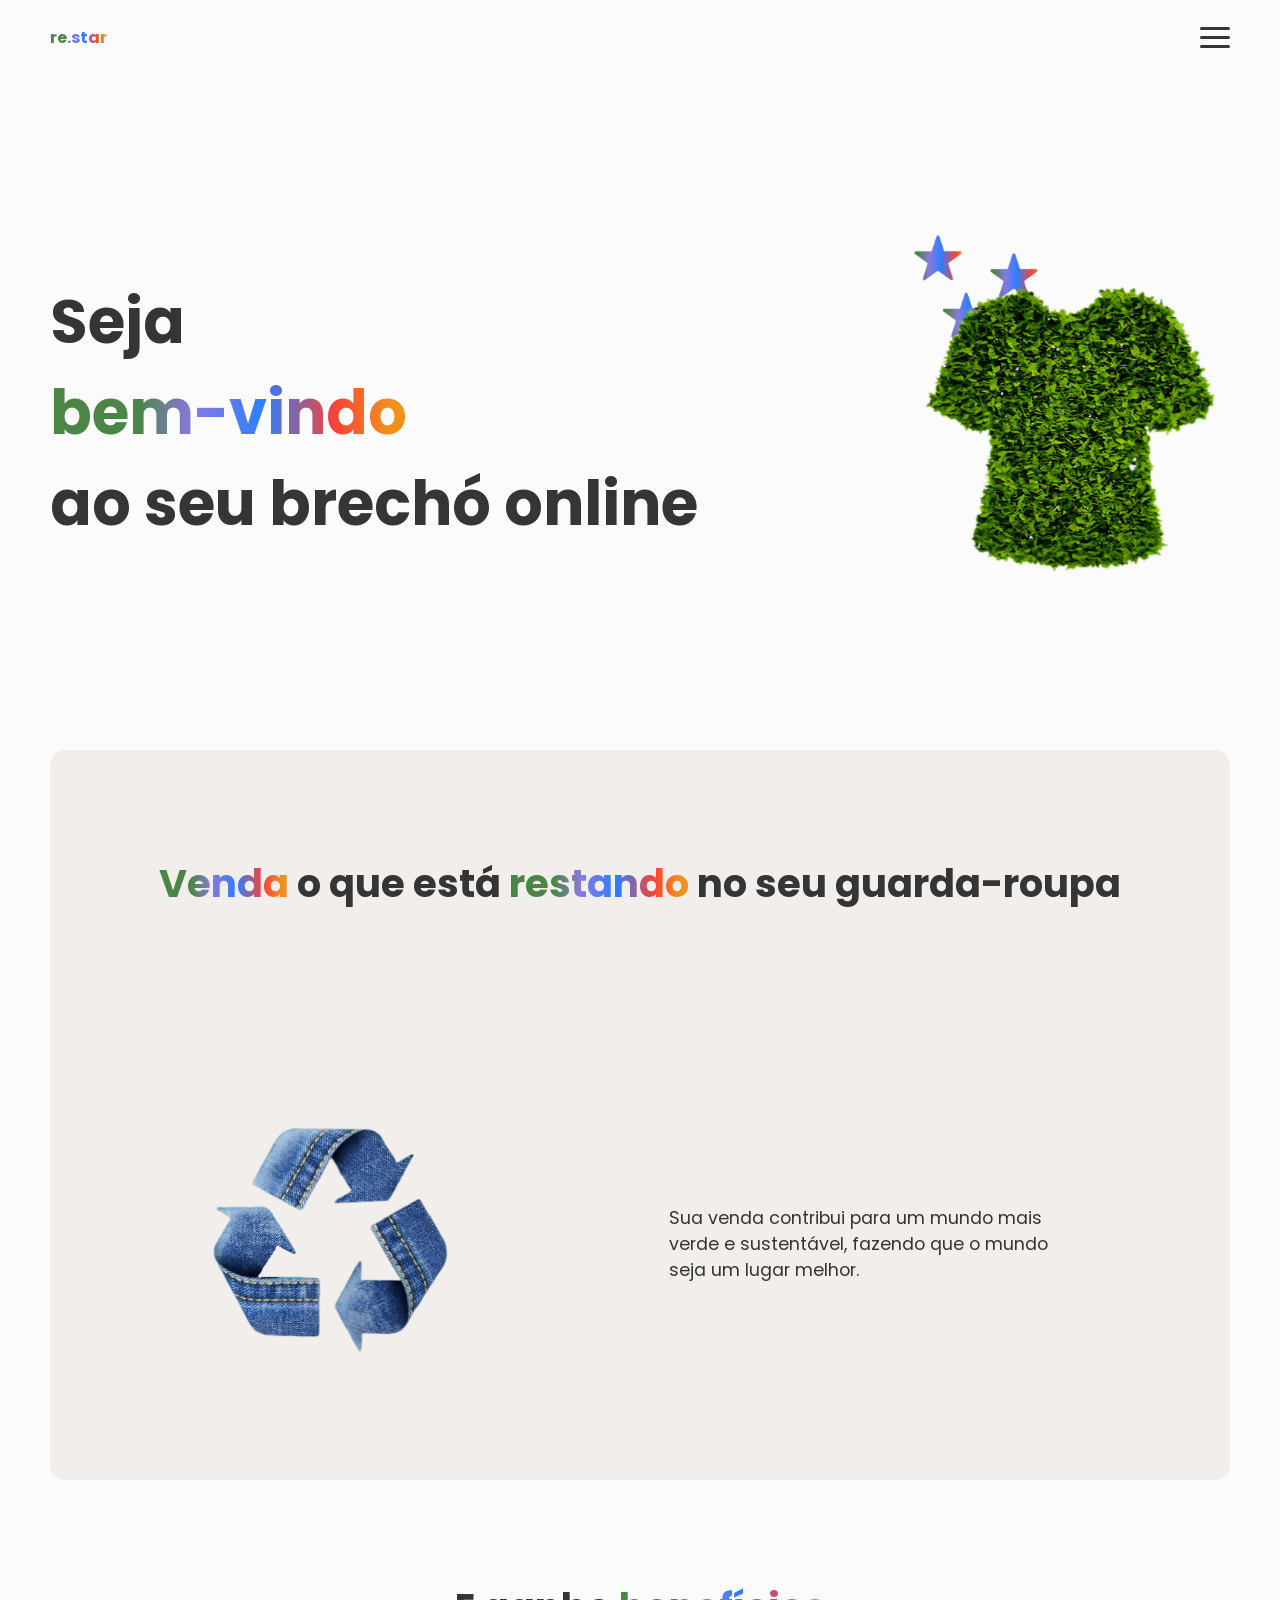
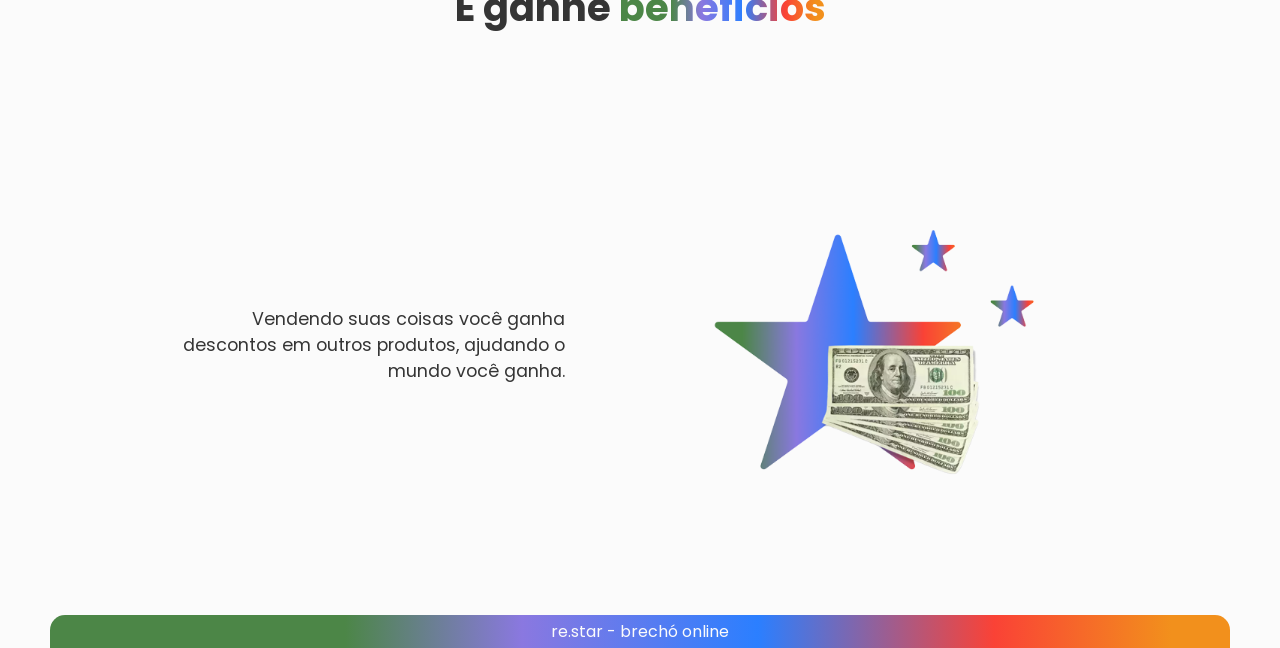
==== index.html @ 51aa049a "." ====
<!DOCTYPE html>
<html lang="pt-br">
<head>
    <meta charset="UTF-8">
    <meta http-equiv="X-UA-Compatible" content="IE=edge">
    <meta name="viewport" content="width=device-width, initial-scale=1.0">
    <link rel="stylesheet" href="style.css">
    <link rel="shortcut icon" href="imgs/favicon.ico" type="image/x-icon">
    <title>re.star</title>
</head>
<body>
    <header>
        <h1 class="logo"><span class="gradiente">re.star</span></h1>
        <nav>
            <span class="menu"></span>
            <span class="menu" style="margin-top: 6px;"></span>
            <span class="menu" style="margin-top: 6px;"></span>
        </nav>
    </header>
    <main>
        <section class="bv">
            <div>
                <h1 class="msg-p">Seja<br><span class="gradiente">bem-vindo</span><br>ao seu brechó online</h1>
            </div>
            <div>
                <img src="imgs/bv.png" alt="camiseta feita de grama" style="width: 25vw;">
            </div>
        </section>
        <section class="venda">
            <h2><span class="gradiente">Venda</span> o que está <span class="gradiente">restando</span> no seu guarda-roupa</h2>
            <article class="venda1">
                <div style="width: 40%;">
                    <img src="imgs/foto-venda.png" alt="" style="width: 20vw;">
                </div>
                <div style="width: 35%;">
                    <p class="p-texto">Sua venda contribui para um mundo mais verde e sustentável, fazendo que o mundo seja um lugar melhor.</p>
                </div>
            </article>
        </section>
        <section class="ganhe">
            <h2>E ganhe <span class="gradiente">benefícios</span></h2>
            <article class="ganhe1">
                <div style="width: 35%">
                    <p class="p-texto" style="text-align: end;">Vendendo  suas coisas você ganha descontos em outros produtos, ajudando o mundo você ganha.</p>
                </div>
                <div style="width: 40%">
                    <img src="imgs/foto-ganhe.png" alt="" style="width: 33vw;">
                </div>
            </article>
        </section>
    </main>
    <footer>
        <p>re.star - brechó online</p>
    </footer>
</body>
</html>
---- style.css ----
@charset "UTF-8";

@import url('https://fonts.googleapis.com/css2?family=Poppins:wght@100;200;300;400;500;600;700;800;900&display=swap');

:root {
    --cor0: #353535;
    --cor1: #4C8647;
    --cor2: #8A78E0;
    --cor3: #2B7FFF;
    --cor4: #FA4236;
    --cor5: #F2901C;
    --cor6: #fbfbfb;
    --cores: linear-gradient(90deg, #4C8647 25%, #8A78E0 40%, #2B7FFF 60%, #FA4236 80%, #F2901C 95%);

    --font: 'Poppins', sans-serif;
}

* {
    margin: 0px;
    padding: 0px;
}

body {
    padding: 0px 50px;
    max-width: 1440px;
    margin: auto;
    font-family: var(--font);

    background-color: var(--cor6);
}

::-webkit-scrollbar {
    width: 0.5vw;
    background-color: var(--cor6);
}

::-webkit-scrollbar-thumb{
    background: linear-gradient(180deg, #4C8647 25%, #8A78E0 40%, #2B7FFF 60%, #FA4236 80%, #F2901C 95%);
    border-radius: 5px;
}

::-webkit-scrollbar-track{
    background-color: var(--cor6);
}

h2 {
    font-family: var(--font);
    color: var(--cor0);
    font-weight: 700;
    font-size: 2.4em;
}

header {
    padding: 25px 0px;

    display: flex;
    justify-content: space-between;
    align-content: center;
    align-items: center;
    flex-direction: row;
}

h1.logo {
    font-family: var(--font);
    color: var(--cor0);
    font-weight: 700;
    font-size: 1em; 
}

span.menu {
    display: block;
    background: var(--cor0);
    width: 30px;
    height: 3px;

    border-radius: 5px;
}

span.gradiente {
    background: var(--cores);
    -webkit-background-clip: text;
    -webkit-text-fill-color: transparent;
    background-clip: text;
}

section.bv {
    display: flex;
    justify-content: space-between;
    align-content: center;
    align-items: center;
    flex-direction: row;

    height: 75vh;
}

h1.msg-p {
    font-family: var(--font);
    color: var(--cor0);
    font-weight: 700;
    font-size: 3.8em;
}

section.venda {
    background-color: #F2EEEB;
    height: 80vh;

    border-radius: 15px;

    display: flex;
    justify-content: space-around;
    align-content: center;
    align-items: center;
    flex-direction: column;
    padding: 5px;
}

section.venda > h2 {
    text-align: center;
}

article.venda1 {
    display: flex;
    justify-content: center;
    align-content: center;
    align-items: center;
    flex-direction: row;
}

p.p-texto {
    font-family: var(--font);
    color: var(--cor0);
    font-size: 1.1em;
}

section.ganhe {
    height: 75vh;

    border-radius: 15px;

    display: flex;
    justify-content: space-around;
    align-content: center;
    align-items: center;
    flex-direction: column;
    padding: 30px;
}

article.ganhe1 {
    display: flex;
    justify-content: space-evenly;
    align-content: center;
    align-items: center;
    flex-direction: row;
}


footer {
    text-align: center;

    padding: 4px;
    color: var(--cor6);
    background: var(--cores);
    border-radius: 15px 15px 0px 0px;
}
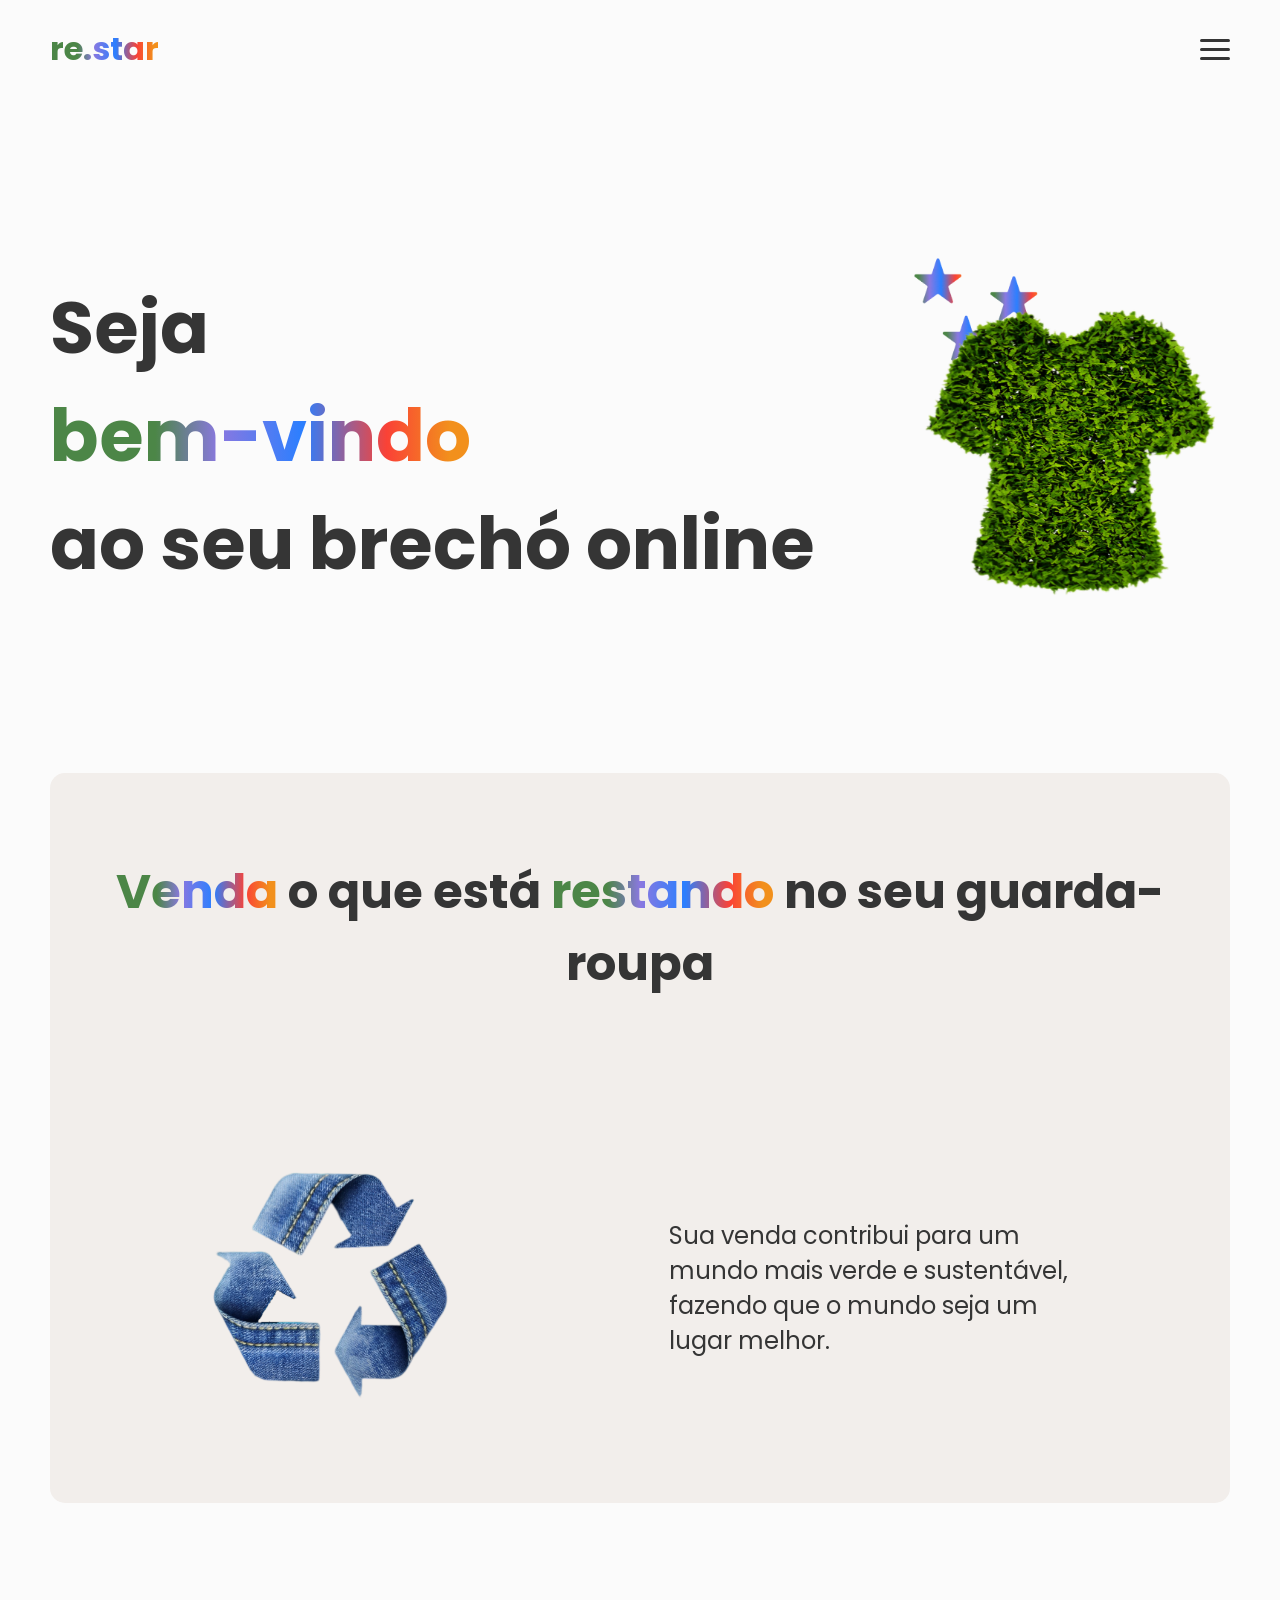
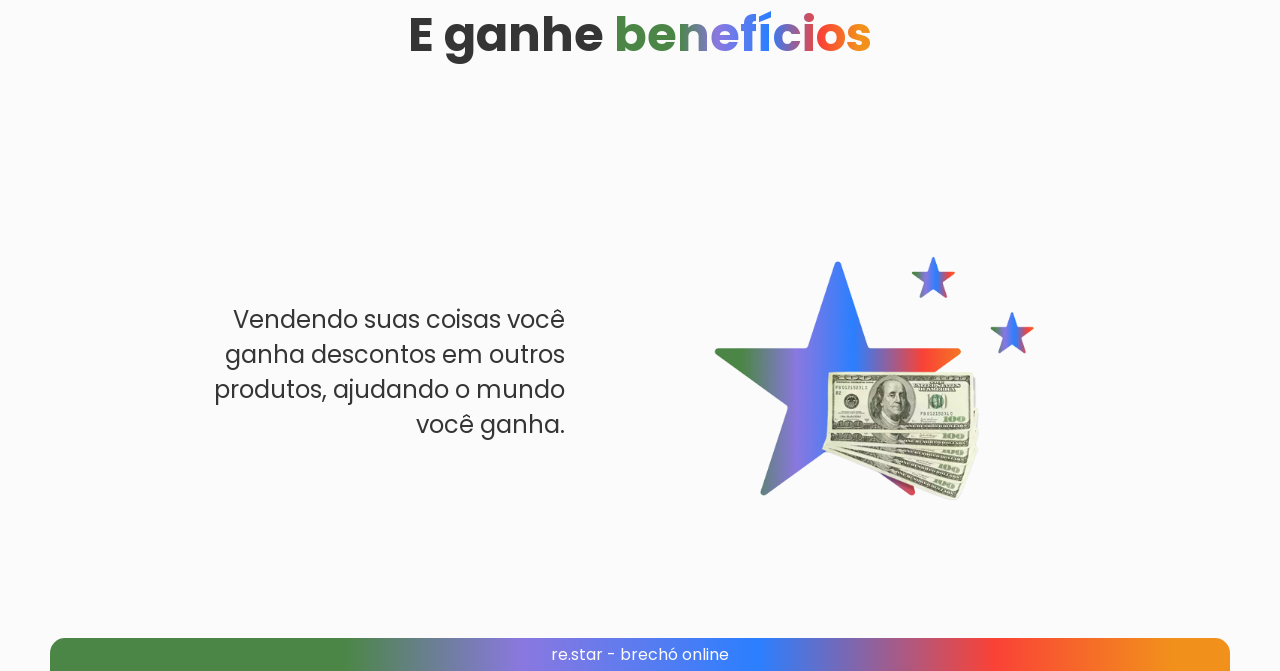
==== commit f4982b36: "." ====
--- a/index.html
+++ b/index.html
@@ -4,13 +4,14 @@
     <meta charset="UTF-8">
     <meta http-equiv="X-UA-Compatible" content="IE=edge">
     <meta name="viewport" content="width=device-width, initial-scale=1.0">
-    <link rel="stylesheet" href="style.css">
+    <link rel="stylesheet" href="style-home.css">
+    <link rel="stylesheet" href="style-all.css">
     <link rel="shortcut icon" href="imgs/favicon.ico" type="image/x-icon">
     <title>re.star</title>
 </head>
 <body>
     <header>
-        <h1 class="logo"><span class="gradiente">re.star</span></h1>
+        <h1><span class="gradiente">re.star</span></h1>
         <nav>
             <span class="menu"></span>
             <span class="menu" style="margin-top: 6px;"></span>
--- a/style-home.css
+++ b/style-home.css
@@ -0,0 +1,157 @@
+@charset "UTF-8";
+
+@import url('https://fonts.googleapis.com/css2?family=Poppins:wght@100;200;300;400;500;600;700;800;900&display=swap');
+
+:root {
+    --cor0: #353535;
+    --cor1: #4C8647;
+    --cor2: #8A78E0;
+    --cor3: #2B7FFF;
+    --cor4: #FA4236;
+    --cor5: #F2901C;
+    --cor6: #fbfbfb;
+    --cores: linear-gradient(90deg, #4C8647 25%, #8A78E0 40%, #2B7FFF 60%, #FA4236 80%, #F2901C 95%);
+
+    --font: 'Poppins', sans-serif;
+}
+
+* {
+    margin: 0px;
+    padding: 0px;
+}
+
+body {
+    padding: 0px 50px;
+    max-width: 1440px;
+    margin: auto;
+    font-family: var(--font);
+
+    background-color: var(--cor6);
+}
+
+::-webkit-scrollbar {
+    width: 0.5vw;
+    background-color: var(--cor6);
+}
+
+::-webkit-scrollbar-thumb{
+    background: linear-gradient(180deg, #4C8647 25%, #8A78E0 40%, #2B7FFF 60%, #FA4236 80%, #F2901C 95%);
+    border-radius: 5px;
+}
+
+::-webkit-scrollbar-track{
+    background-color: var(--cor6);
+}
+
+h2 {
+    font-family: var(--font);
+    color: var(--cor0);
+    font-weight: 700;
+    font-size: 3em;
+}
+
+header {
+    padding: 25px 0px;
+
+    display: flex;
+    justify-content: space-between;
+    align-content: center;
+    align-items: center;
+    flex-direction: row;
+}
+
+span.menu {
+    display: block;
+    background: var(--cor0);
+    width: 30px;
+    height: 3px;
+
+    border-radius: 5px;
+}
+
+span.gradiente {
+    background: var(--cores);
+    -webkit-background-clip: text;
+    -webkit-text-fill-color: transparent;
+    background-clip: text;
+}
+
+section.bv {
+    display: flex;
+    justify-content: space-between;
+    align-content: center;
+    align-items: center;
+    flex-direction: row;
+
+    height: 75vh;
+}
+
+h1.msg-p {
+    font-family: var(--font);
+    color: var(--cor0);
+    font-weight: 700;
+    font-size: 4.5em;
+}
+
+section.venda {
+    background-color: #F2EEEB;
+    height: 80vh;
+
+    border-radius: 15px;
+
+    display: flex;
+    justify-content: space-around;
+    align-content: center;
+    align-items: center;
+    flex-direction: column;
+    padding: 5px;
+}
+
+section.venda > h2 {
+    text-align: center;
+}
+
+article.venda1 {
+    display: flex;
+    justify-content: center;
+    align-content: center;
+    align-items: center;
+    flex-direction: row;
+}
+
+p.p-texto {
+    font-family: var(--font);
+    color: var(--cor0);
+    font-size: 1.5em;
+}
+
+section.ganhe {
+    height: 75vh;
+
+    border-radius: 15px;
+
+    display: flex;
+    justify-content: space-around;
+    align-content: center;
+    align-items: center;
+    flex-direction: column;
+    padding: 30px;
+}
+
+article.ganhe1 {
+    display: flex;
+    justify-content: space-evenly;
+    align-content: center;
+    align-items: center;
+    flex-direction: row;
+}
+
+
+footer {
+    text-align: center;
+
+    padding: 4px;
+    color: var(--cor6);
+    background: var(--cores);
+    border-radius: 15px 15px 0px 0px;
+}
--- a/style-all.css
+++ b/style-all.css
@@ -0,0 +1,53 @@
+@charset "UTF-8";
+
+@import url('https://fonts.googleapis.com/css2?family=Poppins:wght@100;200;300;400;500;600;700;800;900&display=swap');
+
+:root {
+    --cor0: #353535;
+    --cor1: #4C8647;
+    --cor2: #8A78E0;
+    --cor3: #2B7FFF;
+    --cor4: #FA4236;
+    --cor5: #F2901C;
+    --cor6: #fbfbfb;
+    --cores: linear-gradient(90deg, #4C8647 25%, #8A78E0 40%, #2B7FFF 60%, #FA4236 80%, #F2901C 95%);
+
+    --font: 'Poppins', sans-serif;
+}
+
+* {
+    margin: 0px;
+    padding: 0px;
+}
+
+body {
+    padding: 0px 50px;
+    max-width: 1440px;
+    margin: auto;
+    font-family: var(--font);
+}
+
+h2 {
+    font-family: var(--font);
+    color: var(--cor0);
+    font-weight: 700;
+    font-size: 3em;
+}
+
+header {
+    padding: 25px 0px;
+
+    display: flex;
+    justify-content: space-between;
+    align-content: center;
+    align-items: center;
+    flex-direction: row;
+}
+
+footer {
+    text-align: center;
+
+    padding: 4px;
+    color: var(--cor6);
+    border-radius: 15px 15px 0px 0px;
+}
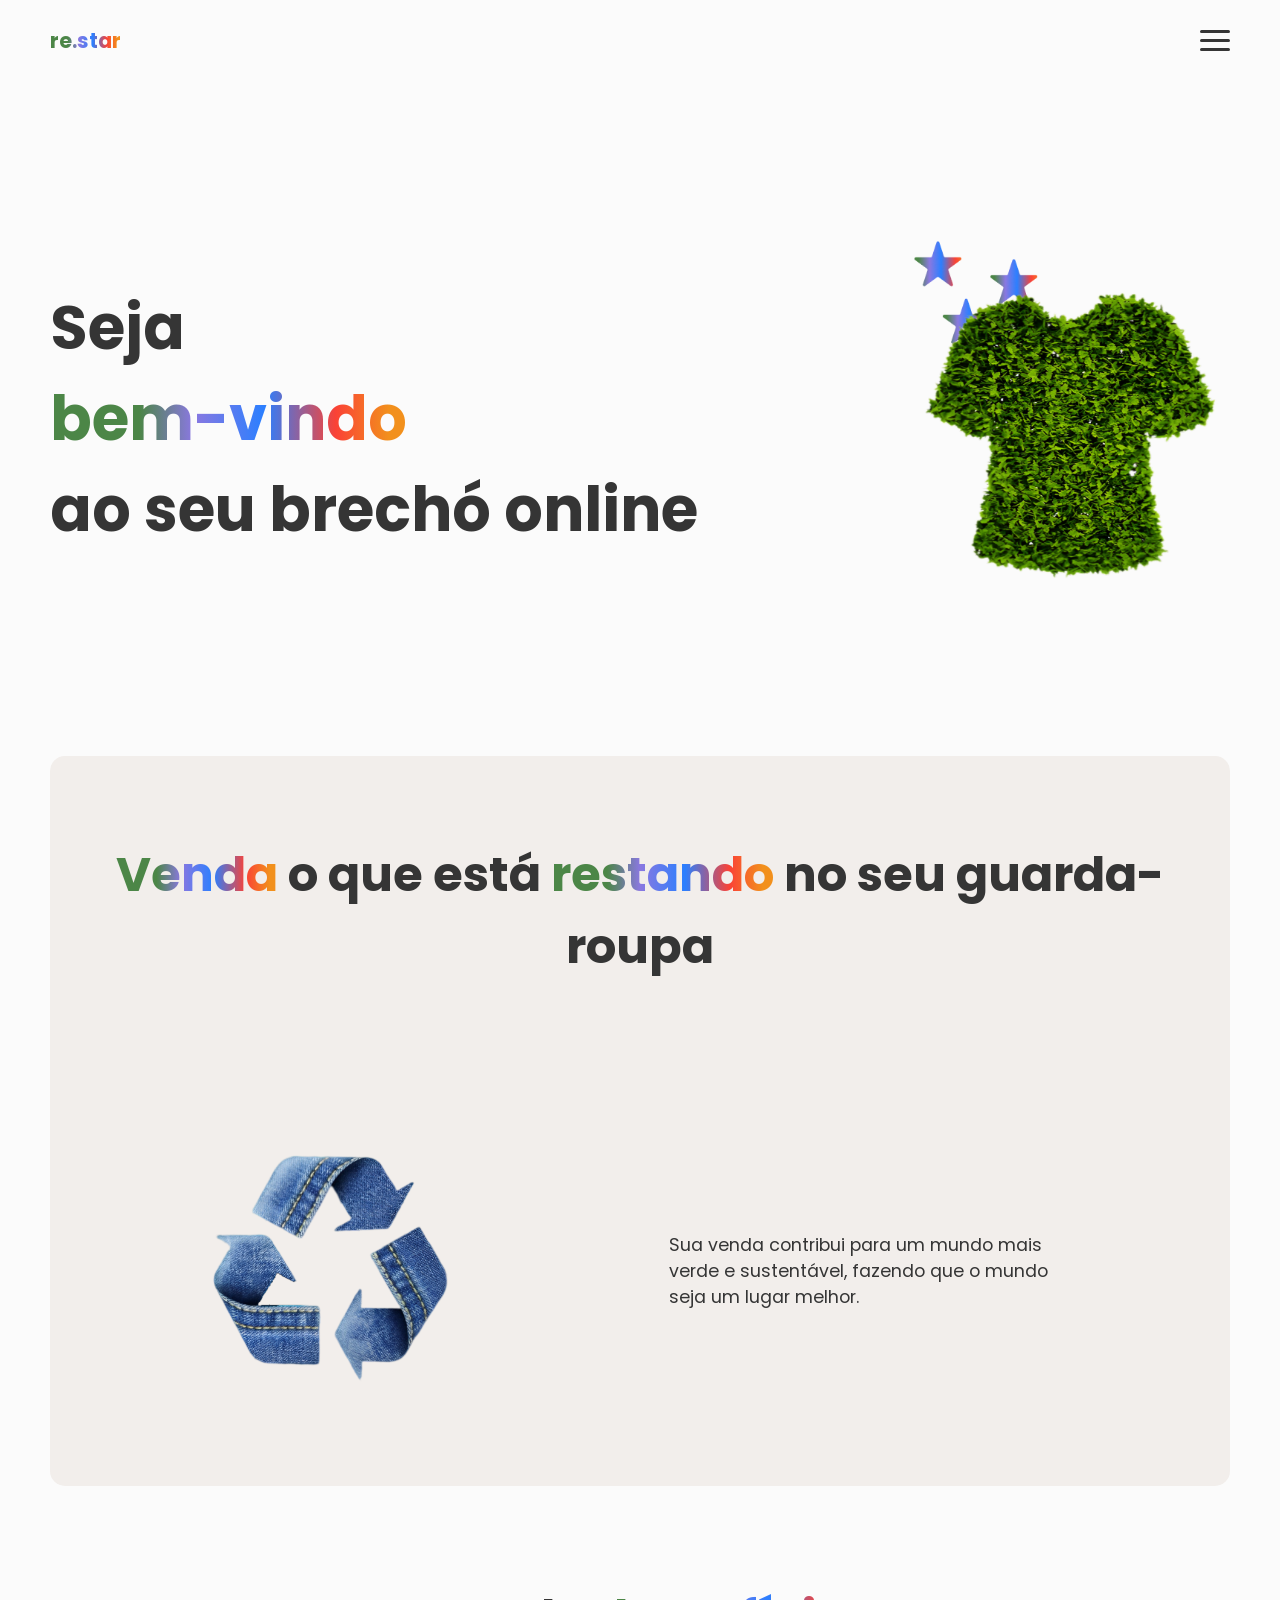
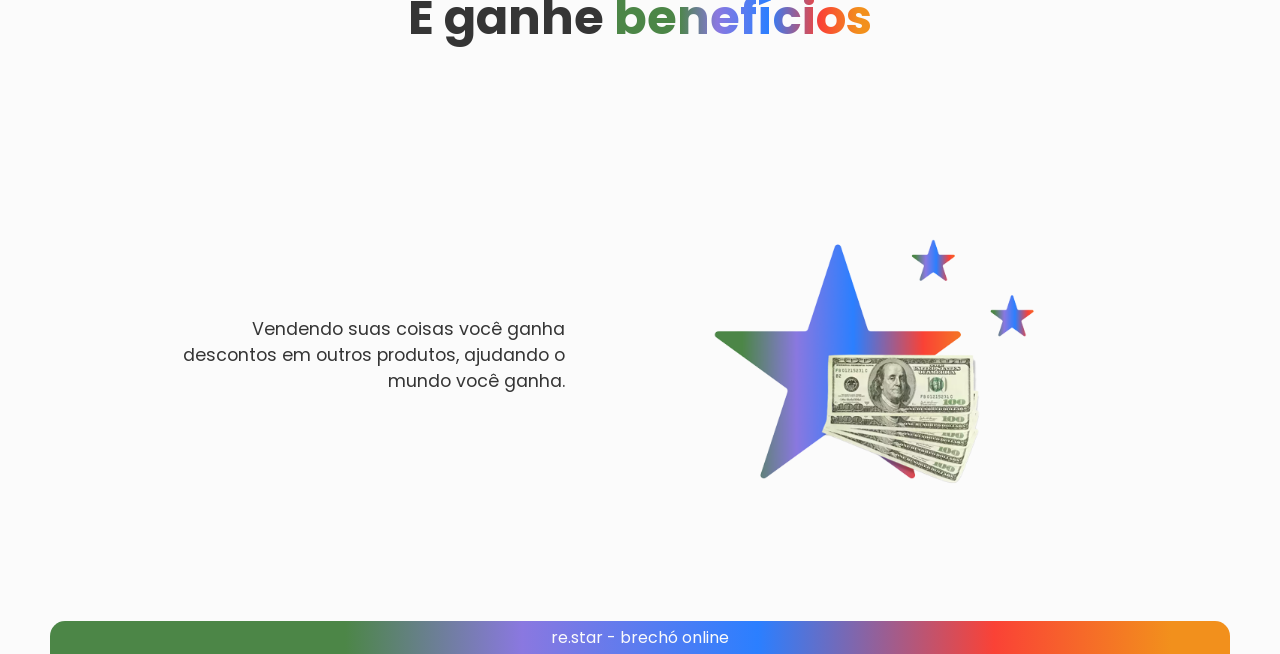
==== commit d456c197: "Merge branch 'main' of https://github.com/johegenesio/teste" ====
--- a/index.html
+++ b/index.html
@@ -11,7 +11,7 @@
 </head>
 <body>
     <header>
-        <h1><span class="gradiente">re.star</span></h1>
+        <h1 class="logo"><span class="gradiente">re.star</span></h1>
         <nav>
             <span class="menu"></span>
             <span class="menu" style="margin-top: 6px;"></span>
--- a/style-home.css
+++ b/style-home.css
@@ -47,7 +47,7 @@
     font-family: var(--font);
     color: var(--cor0);
     font-weight: 700;
-    font-size: 3em;
+    font-size: 2.4em;
 }
 
 header {
@@ -58,6 +58,13 @@
     align-content: center;
     align-items: center;
     flex-direction: row;
+}
+
+h1.logo {
+    font-family: var(--font);
+    color: var(--cor0);
+    font-weight: 700;
+    font-size: 1.3em; 
 }
 
 span.menu {
@@ -90,7 +97,7 @@
     font-family: var(--font);
     color: var(--cor0);
     font-weight: 700;
-    font-size: 4.5em;
+    font-size: 3.8em;
 }
 
 section.venda {
@@ -122,7 +129,7 @@
 p.p-texto {
     font-family: var(--font);
     color: var(--cor0);
-    font-size: 1.5em;
+    font-size: 1.1em;
 }
 
 section.ganhe {
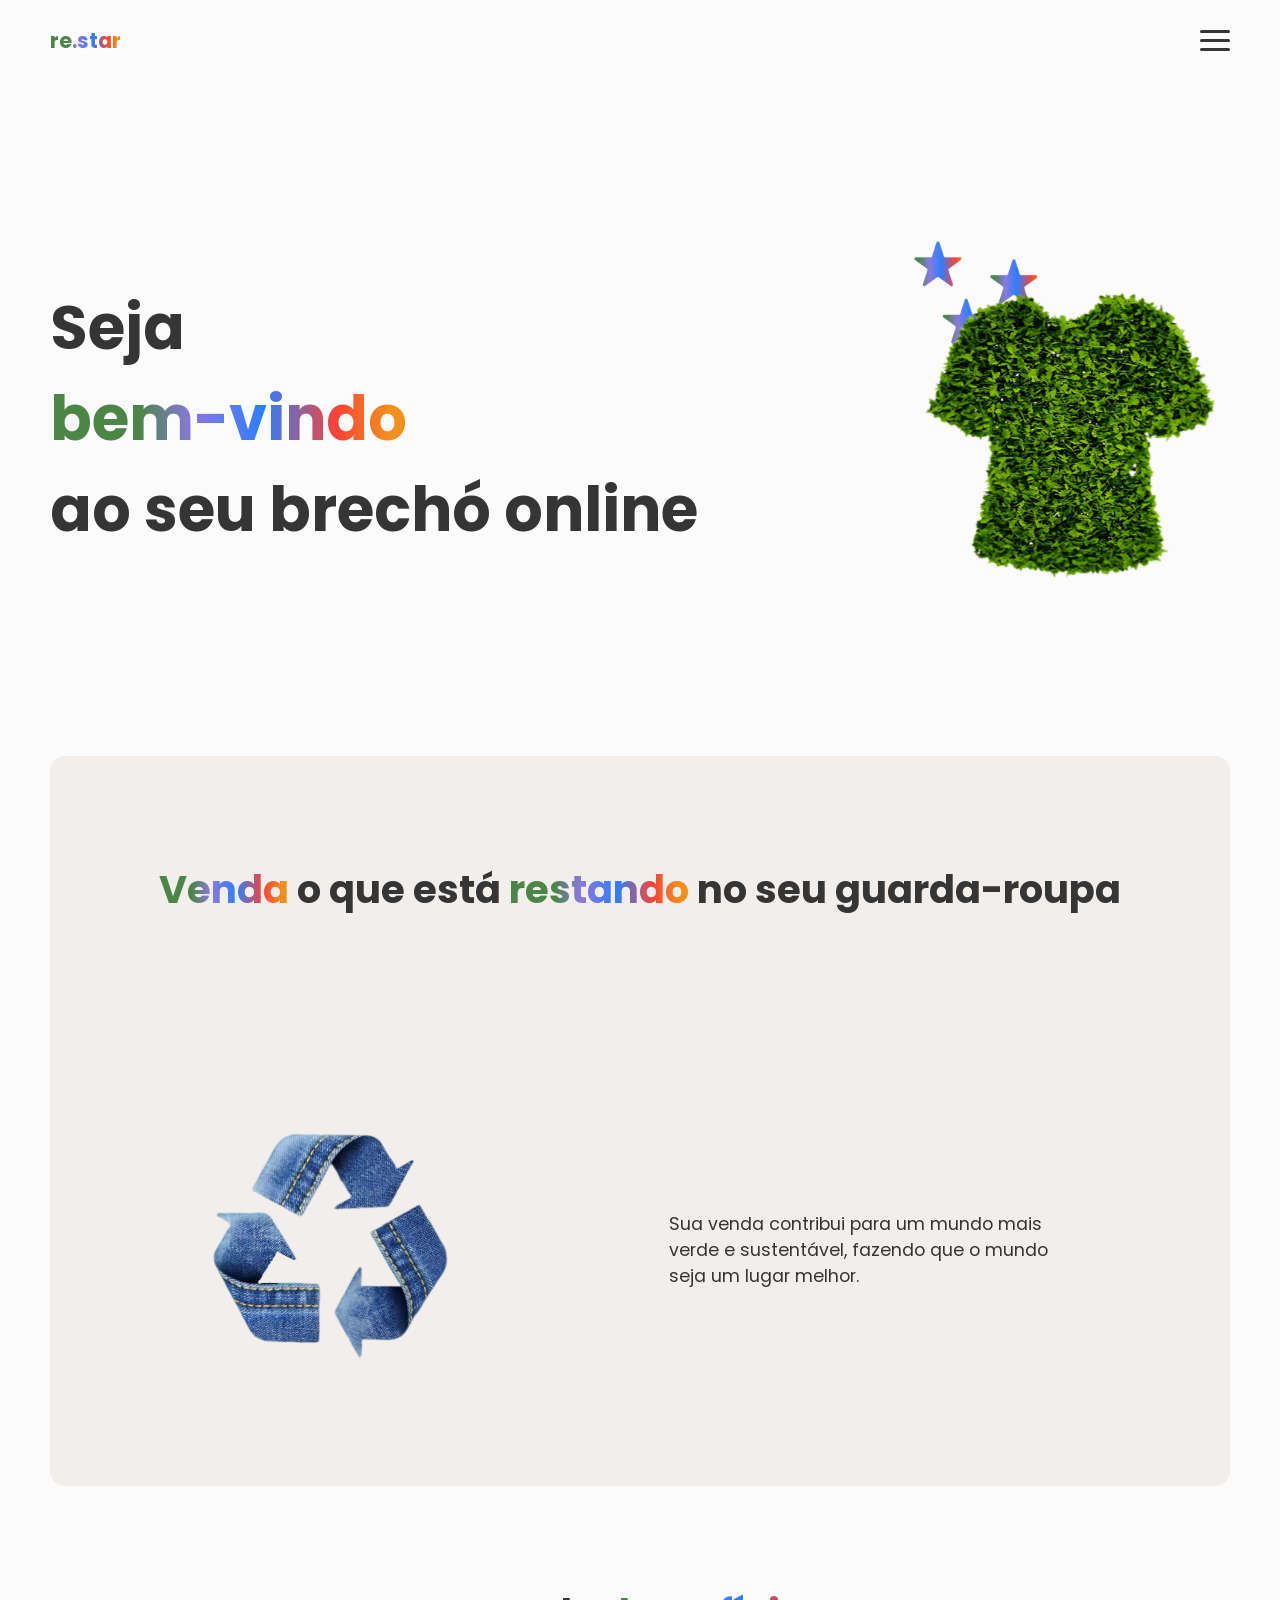
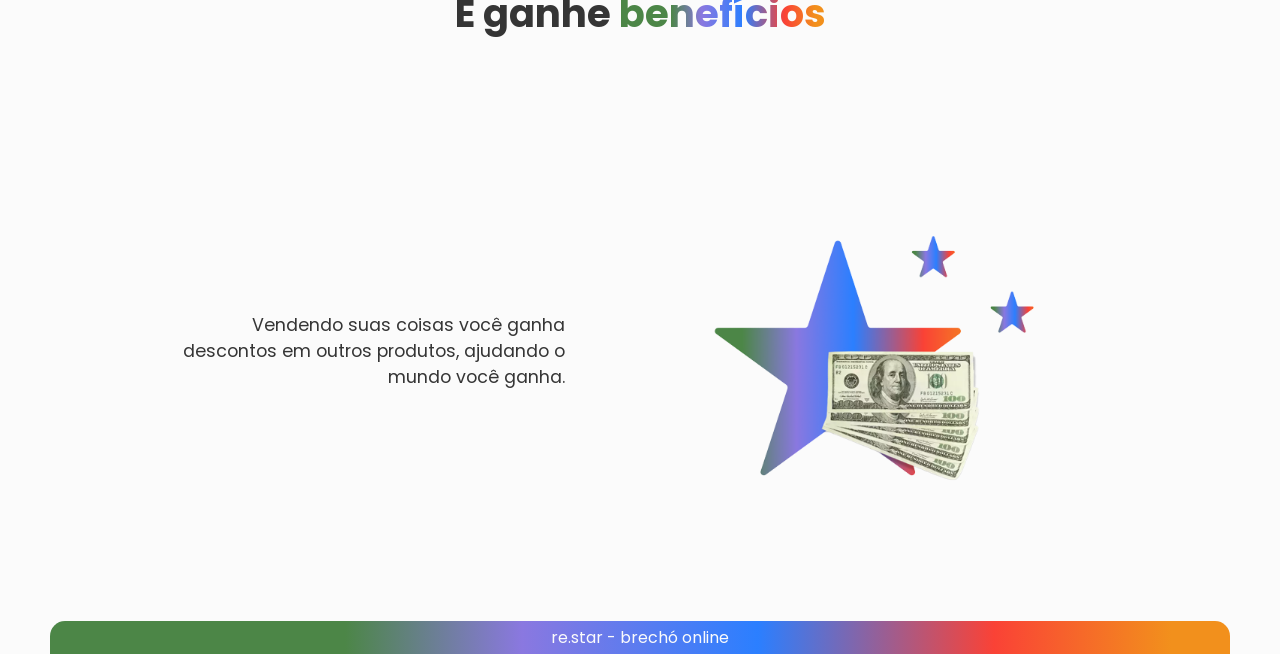
==== commit 1c25d737: "." ====
--- a/index.html
+++ b/index.html
@@ -5,7 +5,6 @@
     <meta http-equiv="X-UA-Compatible" content="IE=edge">
     <meta name="viewport" content="width=device-width, initial-scale=1.0">
     <link rel="stylesheet" href="style-home.css">
-    <link rel="stylesheet" href="style-all.css">
     <link rel="shortcut icon" href="imgs/favicon.ico" type="image/x-icon">
     <title>re.star</title>
 </head>
--- a/style-home.css
+++ b/style-home.css
@@ -10,6 +10,7 @@
     --cor4: #FA4236;
     --cor5: #F2901C;
     --cor6: #fbfbfb;
+    --cor7: #f2eeeb;
     --cores: linear-gradient(90deg, #4C8647 25%, #8A78E0 40%, #2B7FFF 60%, #FA4236 80%, #F2901C 95%);
 
     --font: 'Poppins', sans-serif;
@@ -101,7 +102,7 @@
 }
 
 section.venda {
-    background-color: #F2EEEB;
+    background-color: var(--cor7);
     height: 80vh;
 
     border-radius: 15px;
@@ -153,7 +154,6 @@
     flex-direction: row;
 }
 
-
 footer {
     text-align: center;
 
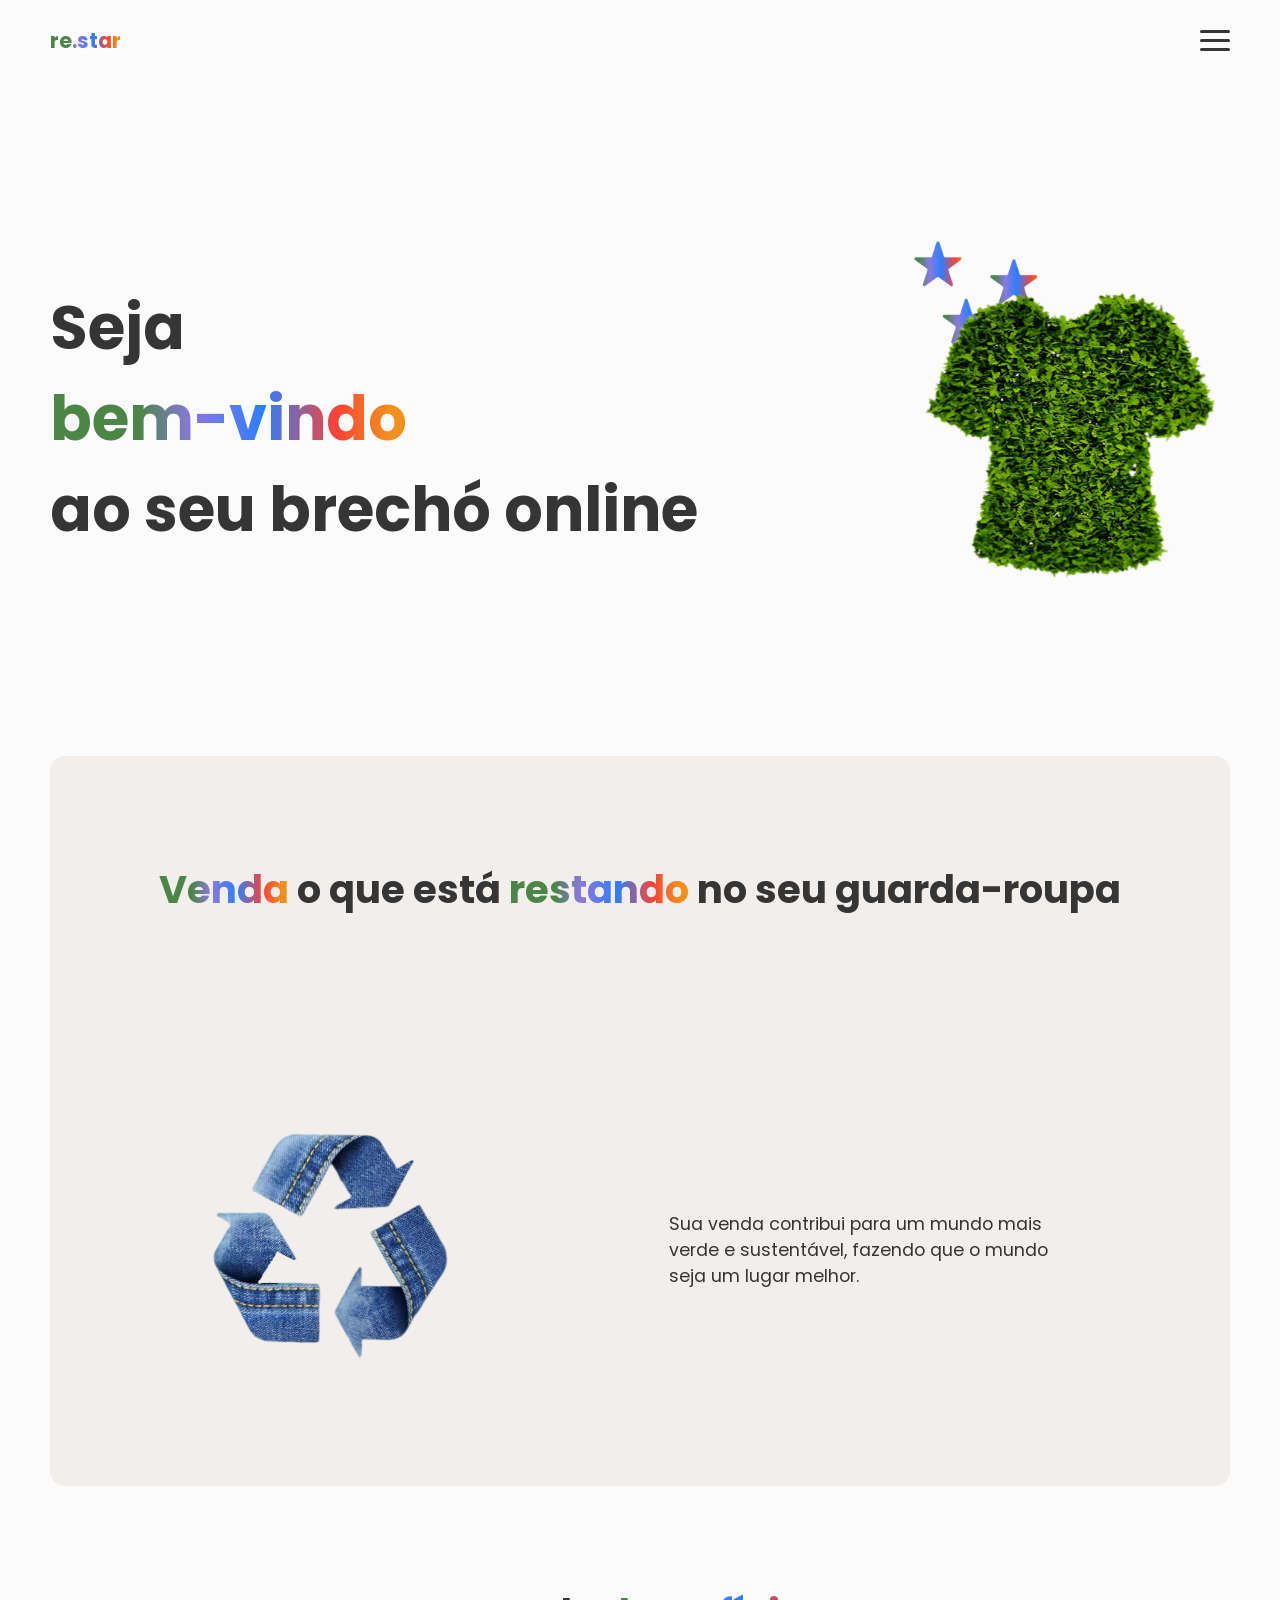
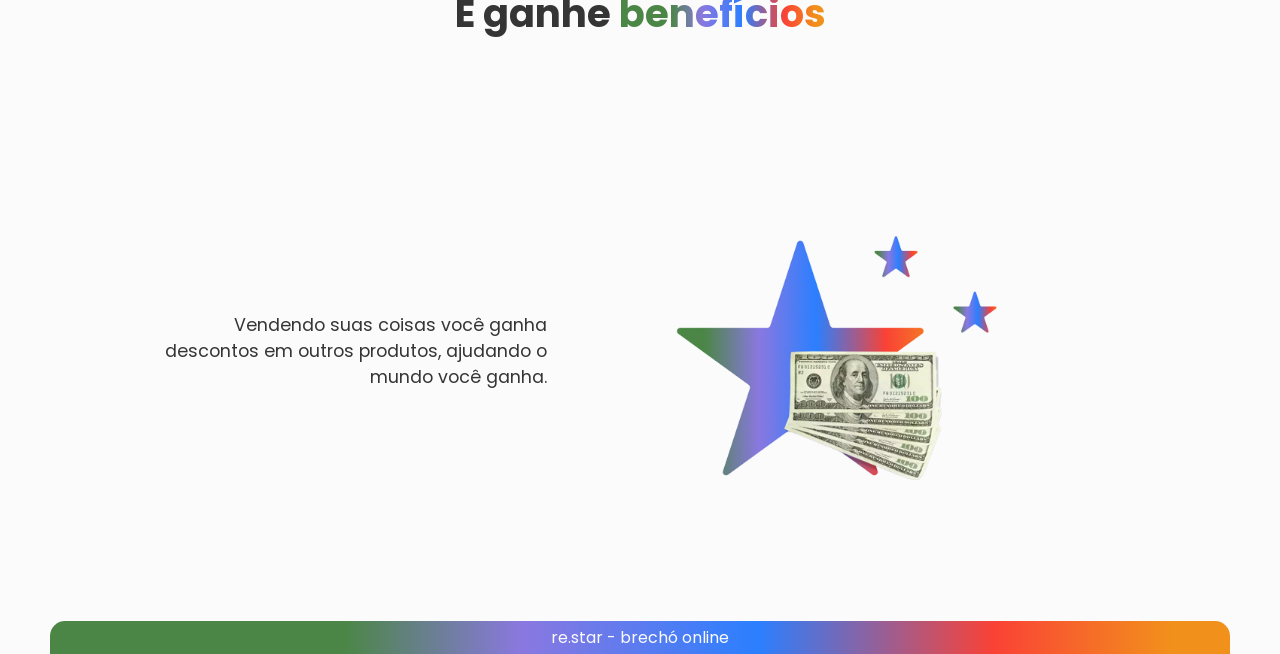
==== commit 424e4706: "." ====
--- a/index.html
+++ b/index.html
@@ -43,7 +43,7 @@
                 <div style="width: 35%">
                     <p class="p-texto" style="text-align: end;">Vendendo  suas coisas você ganha descontos em outros produtos, ajudando o mundo você ganha.</p>
                 </div>
-                <div style="width: 40%">
+                <div style="width: 45%">
                     <img src="imgs/foto-ganhe.png" alt="" style="width: 33vw;">
                 </div>
             </article>
--- a/style-home.css
+++ b/style-home.css
@@ -136,8 +136,6 @@
 section.ganhe {
     height: 75vh;
 
-    border-radius: 15px;
-
     display: flex;
     justify-content: space-around;
     align-content: center;
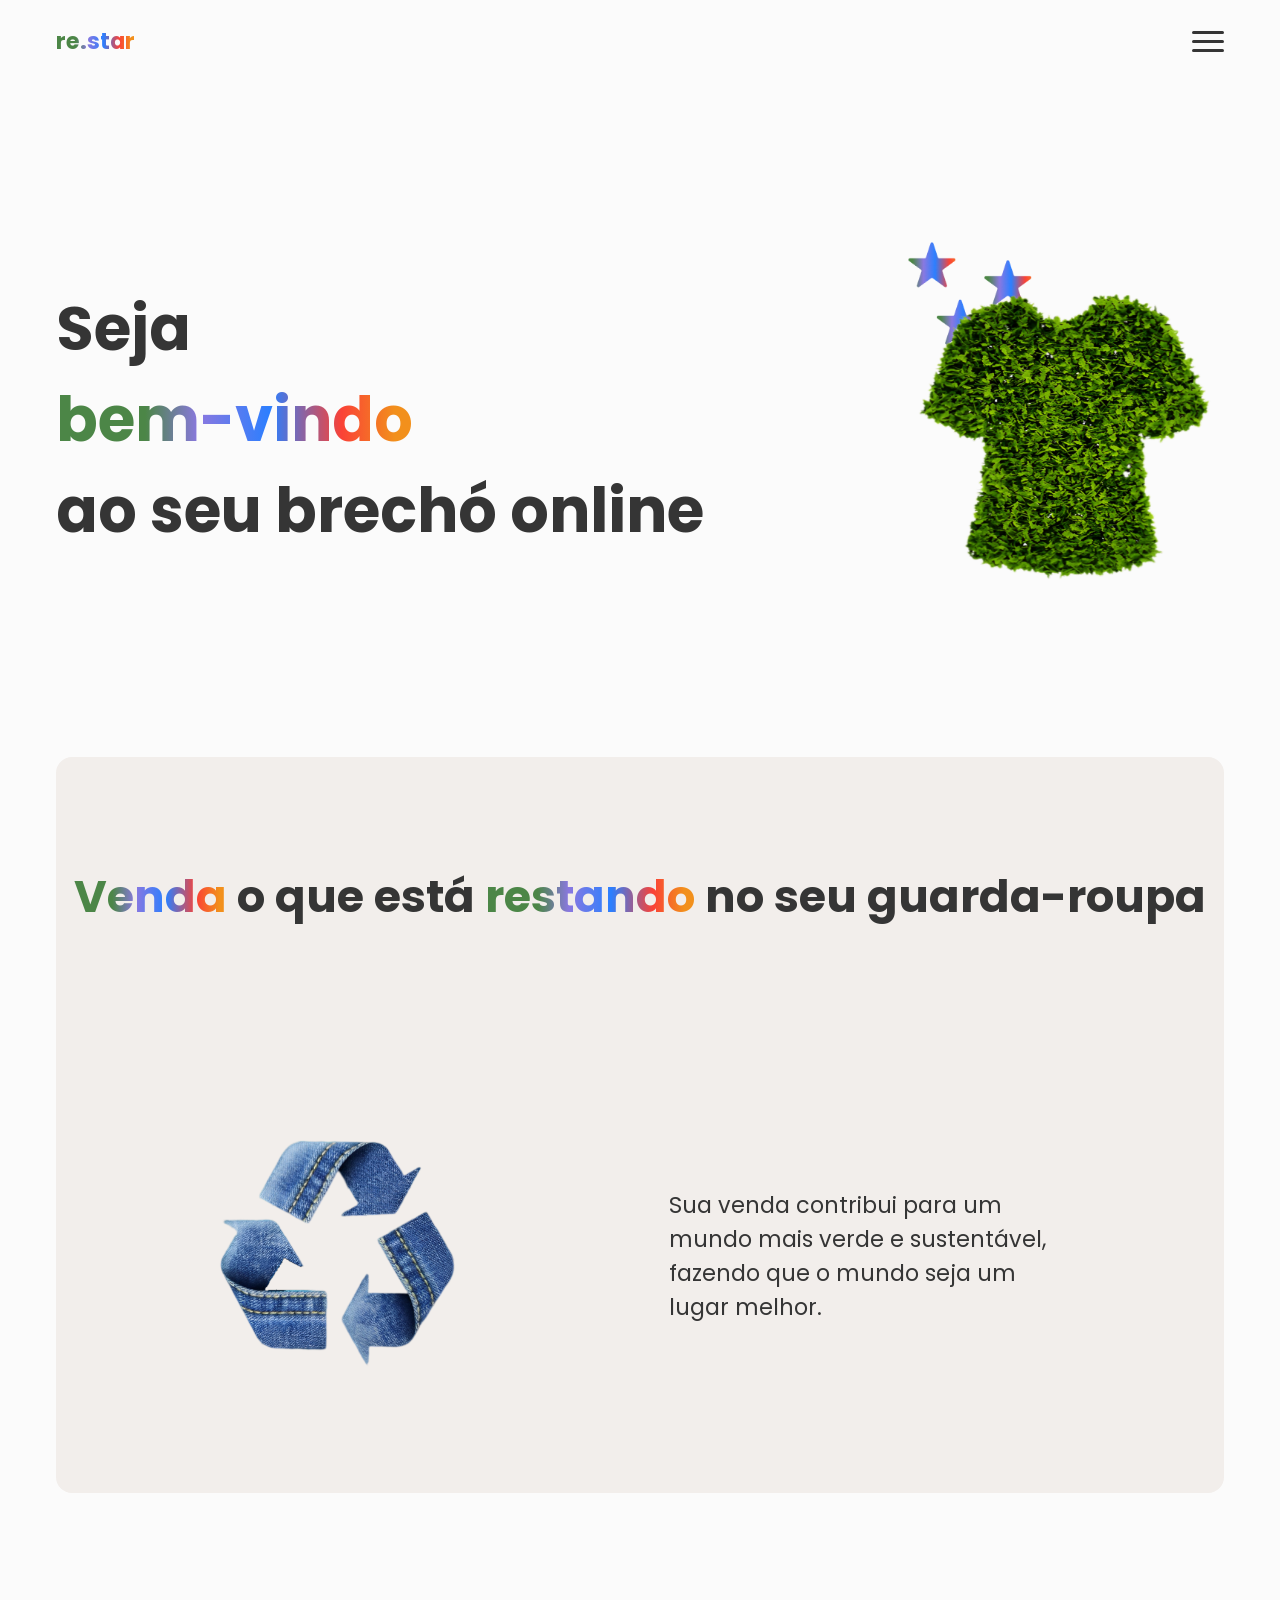
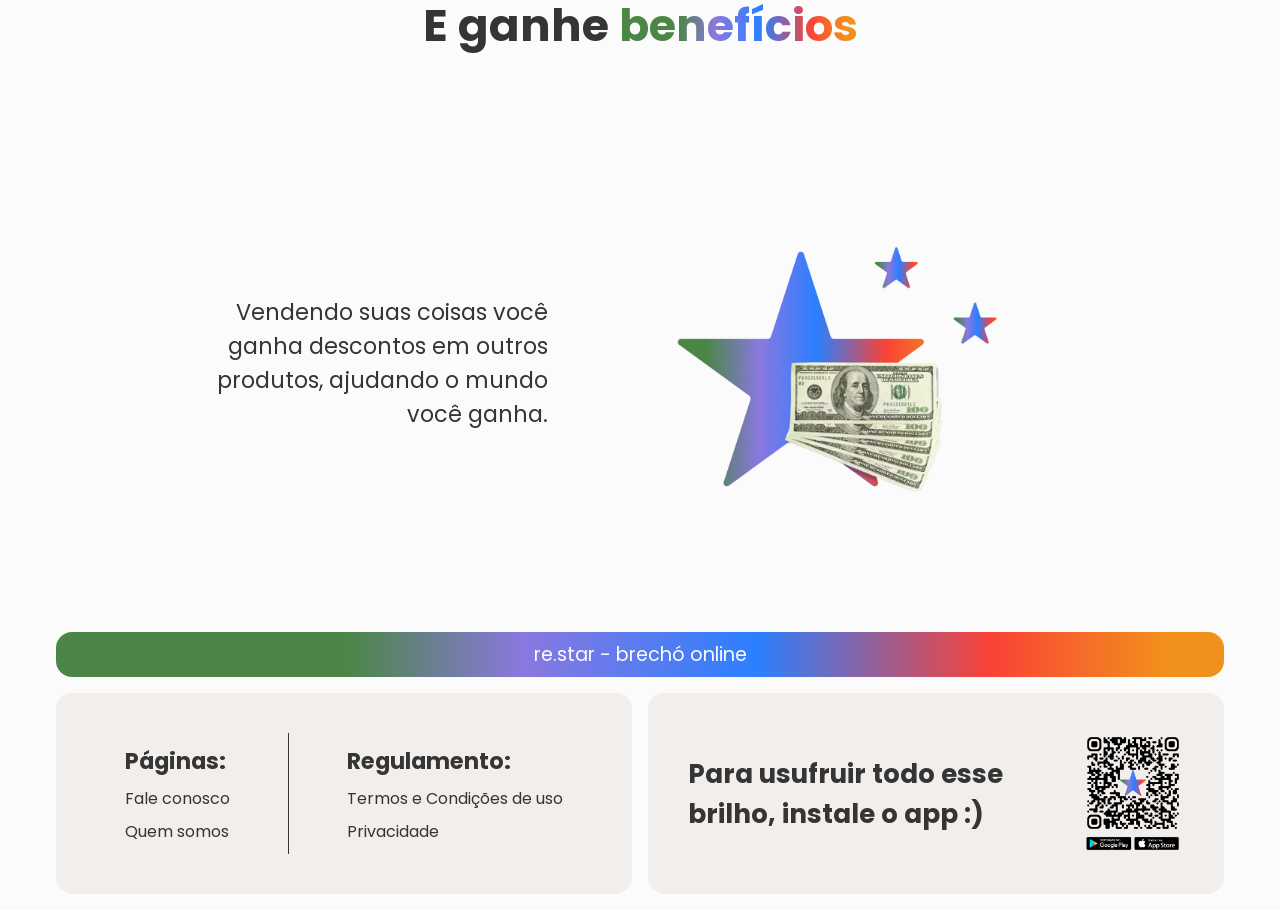
==== commit d90afd77: "." ====
--- a/index.html
+++ b/index.html
@@ -50,7 +50,28 @@
         </section>
     </main>
     <footer>
-        <p>re.star - brechó online</p>
+        <div class="r-i">
+            <p>re.star - brechó online</p>
+        </div>
+        <div class="roda-pe">
+            <div class="info">
+                <div>
+                    <h3>Páginas:</h3>
+                    <a href="fale-c.html">Fale conosco</a>
+                    <a href="qm-somos.html">Quem somos</a>
+                </div>
+                <div style="border-right: 1px solid var(--cor0); height: 100%;"></div>
+                <div>
+                    <h3>Regulamento:</h3>
+                    <a href="#">Termos e Condições de uso</a>
+                    <a href="#">Privacidade</a>
+                </div>
+            </div>
+            <div class="app">
+                <h3>Para usufruir todo esse brilho, instale o app :)</h3>
+                <img src="imgs/app-qr.png" alt="qr code para instalar o aplicativo da restar" style="width: 8vw;">
+            </div>
+        </div>
     </footer>
 </body>
 </html>
--- a/style-home.css
+++ b/style-home.css
@@ -22,7 +22,7 @@
 }
 
 body {
-    padding: 0px 50px;
+    padding: 0px 56px;
     max-width: 1440px;
     margin: auto;
     font-family: var(--font);
@@ -37,7 +37,7 @@
 
 ::-webkit-scrollbar-thumb{
     background: linear-gradient(180deg, #4C8647 25%, #8A78E0 40%, #2B7FFF 60%, #FA4236 80%, #F2901C 95%);
-    border-radius: 5px;
+    border-radius: 8px;
 }
 
 ::-webkit-scrollbar-track{
@@ -48,11 +48,11 @@
     font-family: var(--font);
     color: var(--cor0);
     font-weight: 700;
-    font-size: 2.4em;
+    font-size: 2.8em;
 }
 
 header {
-    padding: 25px 0px;
+    padding: 24px 0px;
 
     display: flex;
     justify-content: space-between;
@@ -65,13 +65,13 @@
     font-family: var(--font);
     color: var(--cor0);
     font-weight: 700;
-    font-size: 1.3em; 
+    font-size: 1.4em; 
 }
 
 span.menu {
     display: block;
     background: var(--cor0);
-    width: 30px;
+    width: 32px;
     height: 3px;
 
     border-radius: 5px;
@@ -105,14 +105,14 @@
     background-color: var(--cor7);
     height: 80vh;
 
-    border-radius: 15px;
+    border-radius: 16px;
 
     display: flex;
     justify-content: space-around;
     align-content: center;
     align-items: center;
     flex-direction: column;
-    padding: 5px;
+    padding: 8px;
 }
 
 section.venda > h2 {
@@ -130,7 +130,7 @@
 p.p-texto {
     font-family: var(--font);
     color: var(--cor0);
-    font-size: 1.1em;
+    font-size: 1.4em;
 }
 
 section.ganhe {
@@ -141,7 +141,7 @@
     align-content: center;
     align-items: center;
     flex-direction: column;
-    padding: 30px;
+    padding: 32px;
 }
 
 article.ganhe1 {
@@ -152,11 +152,64 @@
     flex-direction: row;
 }
 
-footer {
+div.r-i {
     text-align: center;
 
-    padding: 4px;
+    padding: 8px;
     color: var(--cor6);
+    font-size: 1.2em;
     background: var(--cores);
-    border-radius: 15px 15px 0px 0px;
+    border-radius: 16px;
+}
+
+div.roda-pe {
+    display: flex;
+    justify-content: space-between;
+}
+
+div.info, div.app {
+    background: var(--cor7);
+
+    display: flex;
+    justify-content: space-around;
+    align-items: center;
+
+    padding: 40px;
+    width: 50%;
+
+    border-radius: 16px;
+
+    color: var(--cor0);
+}
+
+div.info {
+    margin: 16px 8px 16px 0px;
+}
+
+div.info > div > h3 {
+    font-size: 1.4em;
+}
+
+div.info > div > a {
+    font-size: 1em;
+
+    text-decoration: none;
+    color: var(--cor0);
+
+    margin-top: 8px;
+
+    display: flex;
+    flex-flow: column wrap;
+}
+
+div.info > div > a:hover {
+    text-decoration: underline;
+    cursor: pointer;
+}
+
+div.app {
+    margin: 16px 0px 16px 8px;
+
+    font-size: 1.4em;
+    color: var(--cor0);
 }
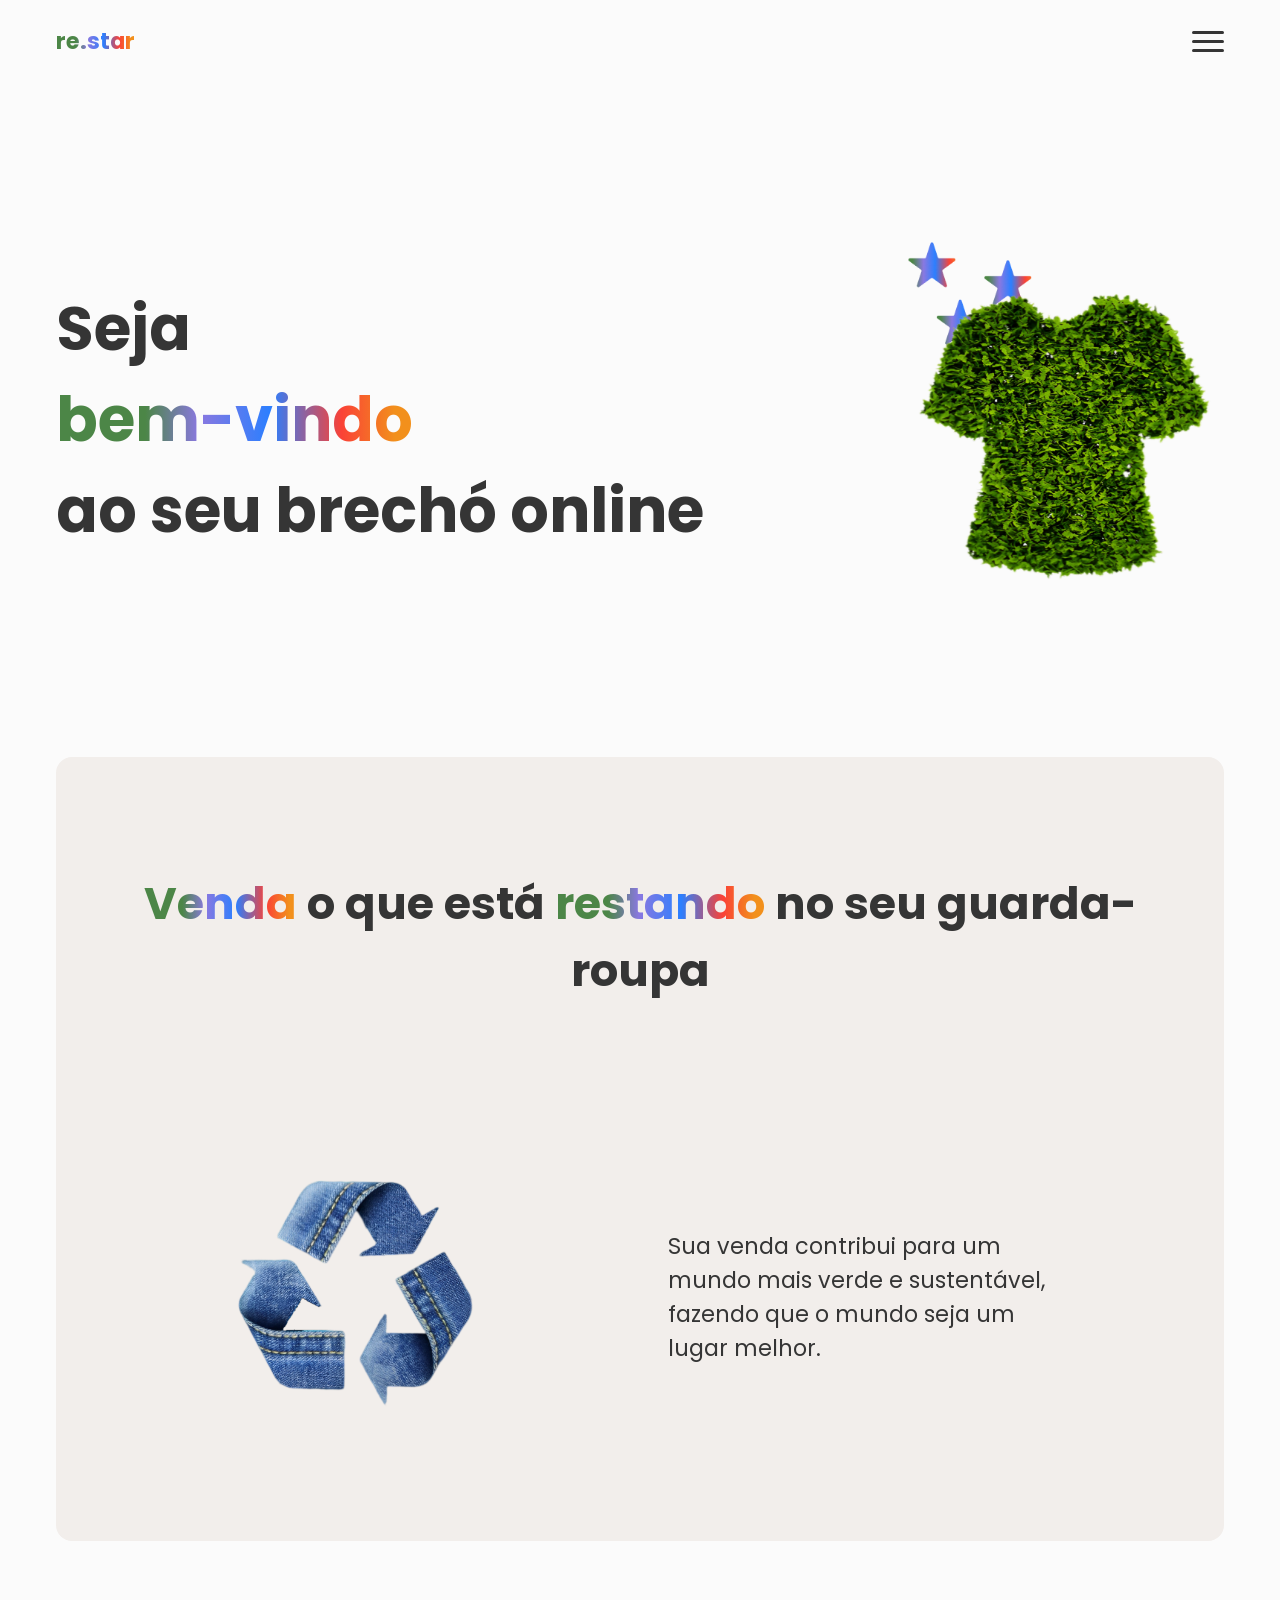
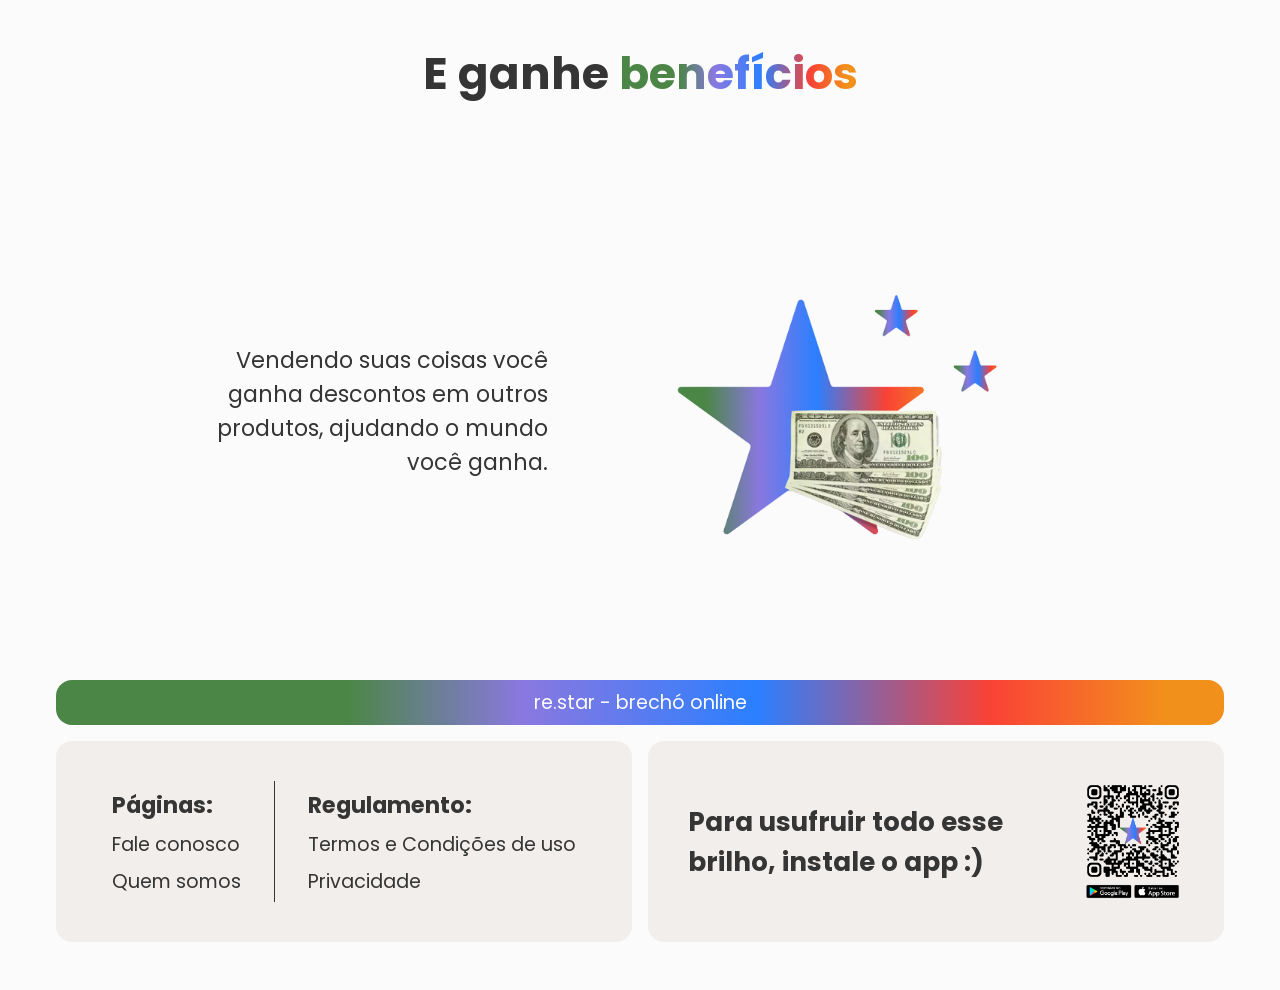
==== commit ef31d04c: "." ====
--- a/index.html
+++ b/index.html
@@ -57,8 +57,8 @@
             <div class="info">
                 <div>
                     <h3>Páginas:</h3>
-                    <a href="fale-c.html">Fale conosco</a>
-                    <a href="qm-somos.html">Quem somos</a>
+                    <a href="fale-conosco/fale-c.html">Fale conosco</a>
+                    <a href="quem-somos/qm-somos.html">Quem somos</a>
                 </div>
                 <div style="border-right: 1px solid var(--cor0); height: 100%;"></div>
                 <div>
@@ -69,7 +69,7 @@
             </div>
             <div class="app">
                 <h3>Para usufruir todo esse brilho, instale o app :)</h3>
-                <img src="imgs/app-qr.png" alt="qr code para instalar o aplicativo da restar" style="width: 8vw;">
+                <img src="imgs/app-qr.png" alt="qr code para instalar o aplicativo da restar" class="img-app-rp">
             </div>
         </div>
     </footer>
--- a/style-home.css
+++ b/style-home.css
@@ -112,7 +112,7 @@
     align-content: center;
     align-items: center;
     flex-direction: column;
-    padding: 8px;
+    padding: 32px;
 }
 
 section.venda > h2 {
@@ -165,6 +165,8 @@
 div.roda-pe {
     display: flex;
     justify-content: space-between;
+
+    margin-bottom: 32px;
 }
 
 div.info, div.app {
@@ -184,10 +186,9 @@
 
 div.info {
     margin: 16px 8px 16px 0px;
-}
-
-div.info > div > h3 {
-    font-size: 1.4em;
+
+    font-size: 1.2em;
+    color: var(--cor0);
 }
 
 div.info > div > a {
@@ -212,4 +213,154 @@
 
     font-size: 1.4em;
     color: var(--cor0);
+}
+
+img.img-app-rp {
+    width: 8vw;
+}
+
+@media (max-width: 1150px) {
+    section.bv {
+        display: flex;
+        justify-content: space-between;
+        align-content: center;
+        align-items: center;
+        flex-direction: row;
+    
+        height: 45vh;
+    }
+    
+    h1.msg-p {
+        font-family: var(--font);
+        color: var(--cor0);
+        font-weight: 700;
+        font-size: 3em;
+    }
+    
+    section.venda {
+        background-color: var(--cor7);
+        height: 45vh;
+    
+        border-radius: 16px;
+    
+        display: flex;
+        justify-content: space-around;
+        align-content: center;
+        align-items: center;
+        flex-direction: column;
+        padding: 32px;
+    }
+
+    section.venda > h2 {
+        text-align: center;
+        font-size: 2.4em;
+    }
+
+    article.venda1 {
+        display: flex;
+        justify-content: center;
+        align-content: center;
+        align-items: center;
+        flex-direction: row;
+    }
+    
+    p.p-texto {
+        font-family: var(--font);
+        color: var(--cor0);
+        font-size: 1.2em;
+    }
+    
+    section.ganhe {
+        height: 45vh;
+    
+        display: flex;
+        justify-content: space-around;
+        align-content: center;
+        align-items: center;
+        flex-direction: column;
+        padding: 32px;
+    }
+
+    section.ganhe > h2 {
+        text-align: center;
+        font-size: 2.4em;
+    }
+    
+    article.ganhe1 {
+        display: flex;
+        justify-content: space-evenly;
+        align-content: center;
+        align-items: center;
+        flex-direction: row;
+    }
+    
+    div.r-i {
+        text-align: center;
+    
+        padding: 4px;
+        color: var(--cor6);
+        font-size: 1em;
+        background: var(--cores);
+        border-radius: 16px;
+    }
+    
+    div.roda-pe {
+        display: flex;
+        justify-content: space-between;
+        flex-wrap: wrap-reverse;
+
+        margin-bottom: 32px;
+    }
+
+    div.info {
+        margin: 0px;
+
+        font-size: 1.1em;
+        color: var(--cor0);
+    }
+    
+    div.info, div.app {
+        background: var(--cor7);
+    
+        display: flex;
+        justify-content: space-around;
+        align-items: center;
+    
+        padding: 40px;
+        width: 100%;
+    
+        border-radius: 16px;
+    
+        color: var(--cor0);
+    }
+    
+    div.info > div > a {
+        font-size: 0.8em;
+    
+        text-decoration: none;
+        color: var(--cor0);
+    
+        margin-top: 8px;
+    
+        display: flex;
+        flex-flow: column wrap;
+    }
+    
+    div.info > div > a:hover {
+        text-decoration: underline;
+        cursor: pointer;
+    }
+    
+    div.app {
+        margin: 16px 0px;
+    
+        font-size: 1.1em;
+        color: var(--cor0);
+    }
+
+    img.img-app-rp {
+        width: 12vw;
+
+        margin-left: 32px;
+    }
 }
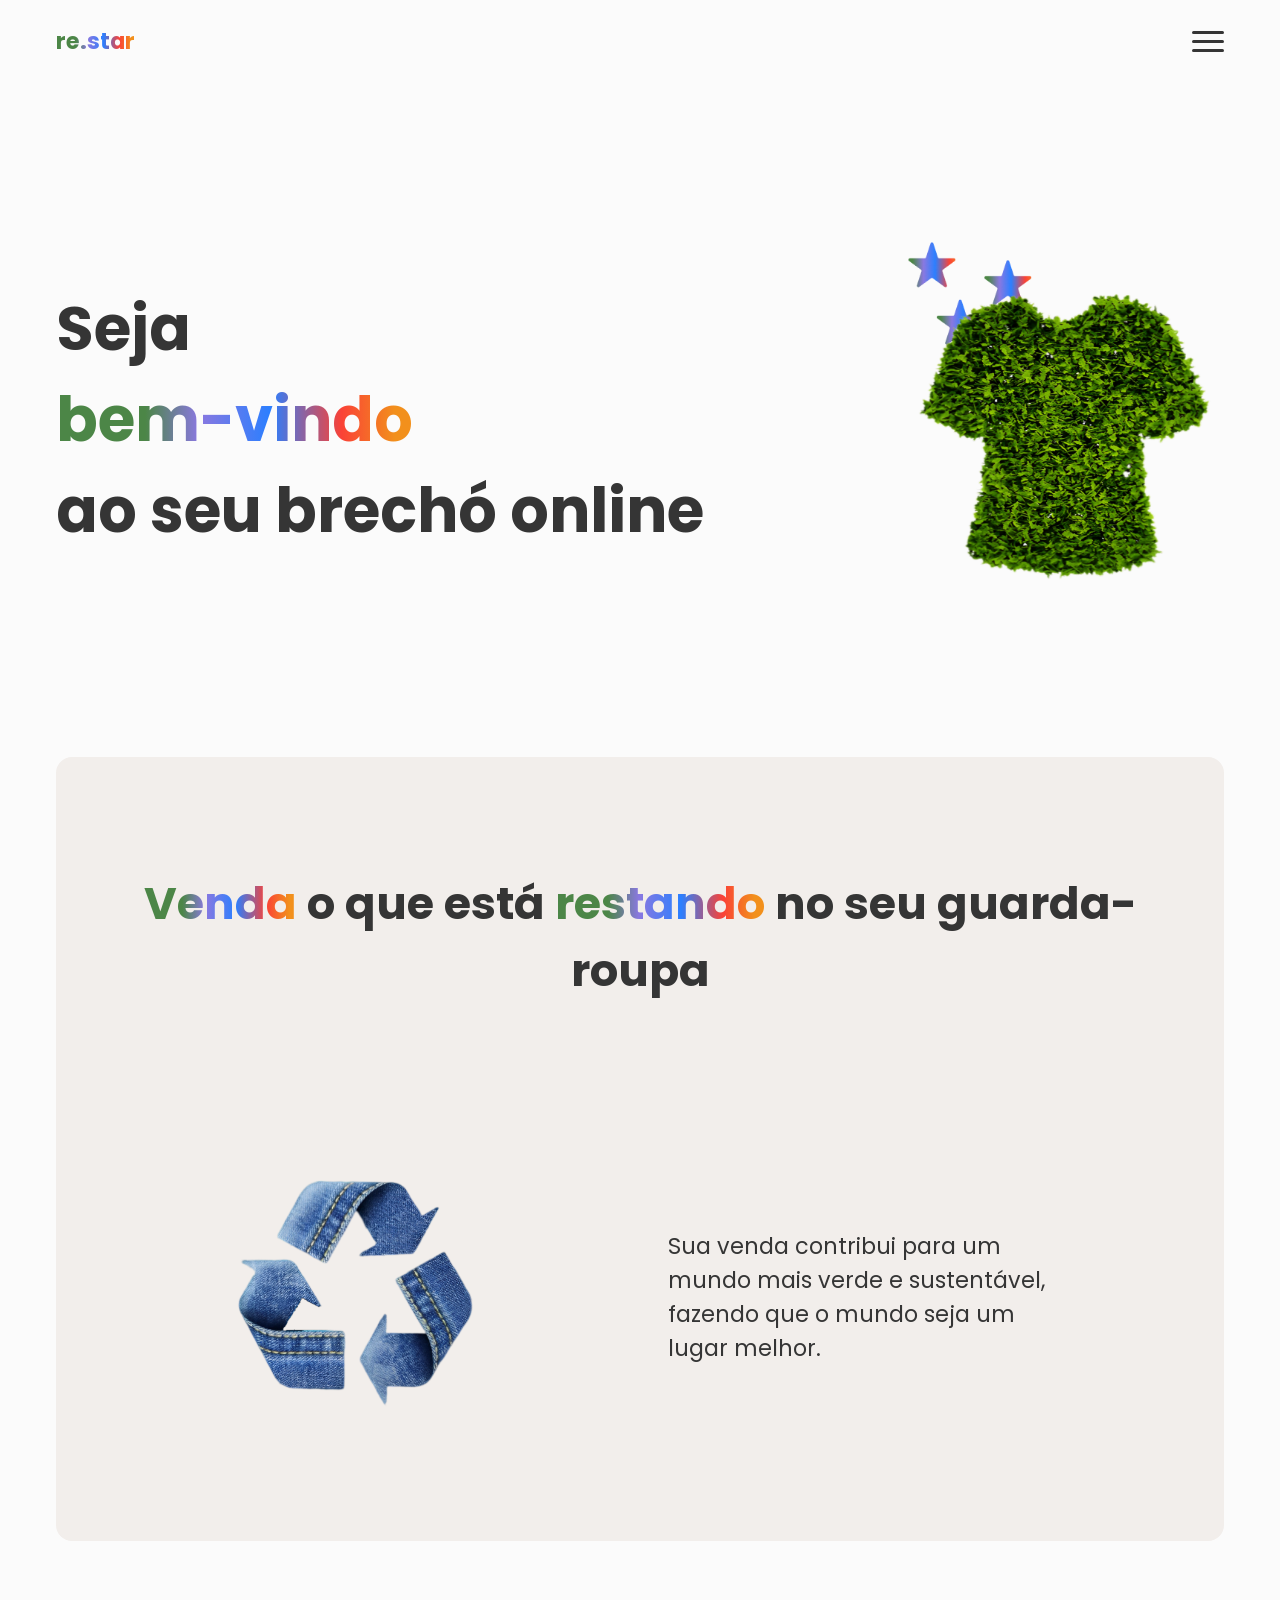
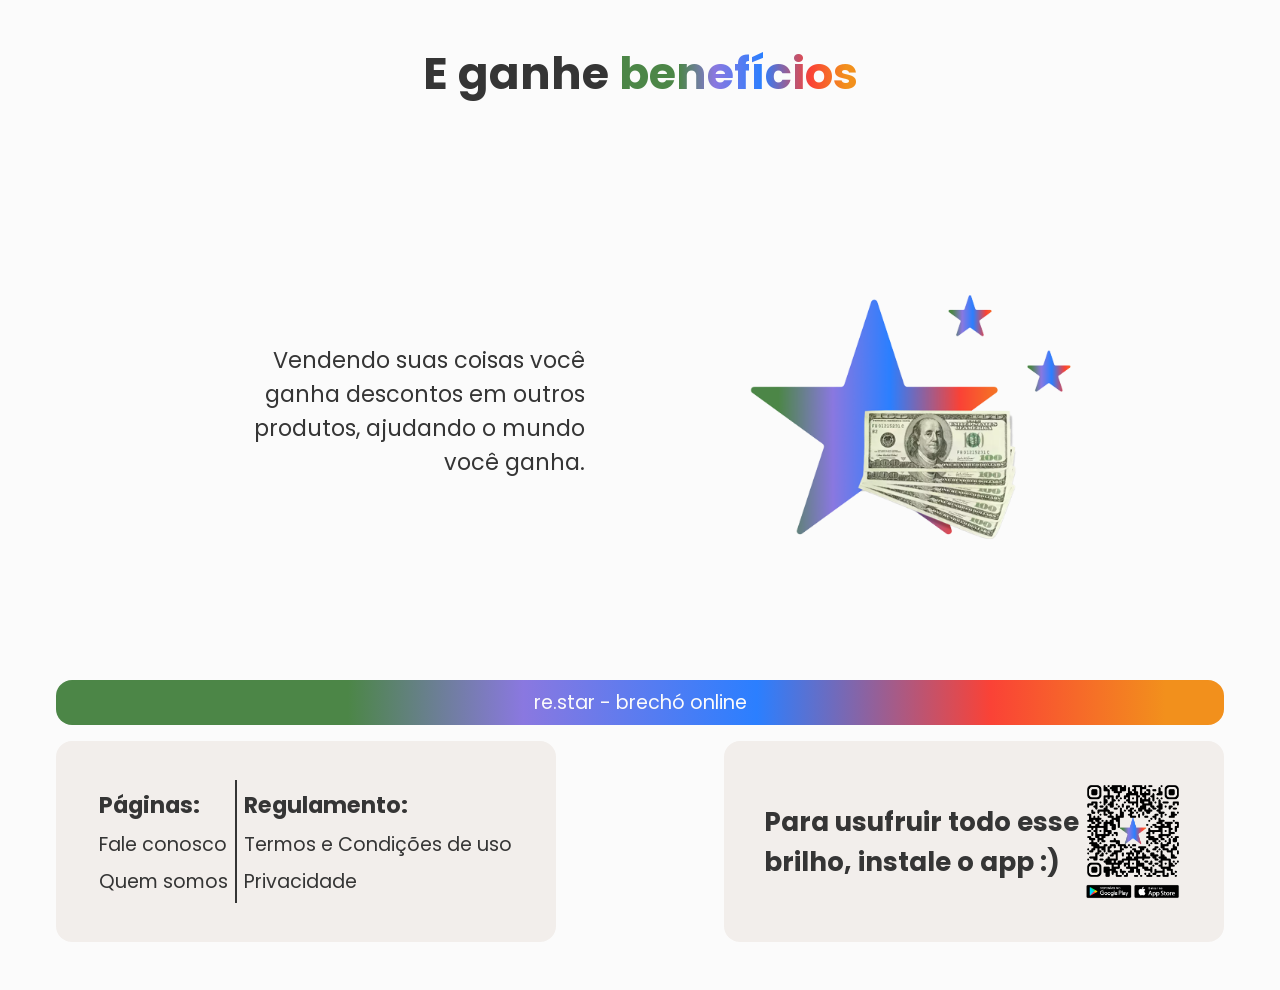
==== commit d2da742c: "." ====
--- a/index.html
+++ b/index.html
@@ -23,16 +23,16 @@
                 <h1 class="msg-p">Seja<br><span class="gradiente">bem-vindo</span><br>ao seu brechó online</h1>
             </div>
             <div>
-                <img src="imgs/bv.png" alt="camiseta feita de grama" style="width: 25vw;">
+                <img src="imgs/bv.png" alt="camiseta feita de grama" style="width: 25vw;"c class="img-bv">
             </div>
         </section>
         <section class="venda">
             <h2><span class="gradiente">Venda</span> o que está <span class="gradiente">restando</span> no seu guarda-roupa</h2>
             <article class="venda1">
-                <div style="width: 40%;">
-                    <img src="imgs/foto-venda.png" alt="" style="width: 20vw;">
+                <div class="venda-img-div">
+                    <img src="imgs/foto-venda.png" alt="simbolo da reciclagem feito de tecido jeans" class="venda-img">
                 </div>
-                <div style="width: 35%;">
+                <div class="venda-p">
                     <p class="p-texto">Sua venda contribui para um mundo mais verde e sustentável, fazendo que o mundo seja um lugar melhor.</p>
                 </div>
             </article>
@@ -40,11 +40,11 @@
         <section class="ganhe">
             <h2>E ganhe <span class="gradiente">benefícios</span></h2>
             <article class="ganhe1">
-                <div style="width: 35%">
-                    <p class="p-texto" style="text-align: end;">Vendendo  suas coisas você ganha descontos em outros produtos, ajudando o mundo você ganha.</p>
+                <div class="ganhe-div">
+                    <p class="p-texto ganhe-p">Vendendo  suas coisas você ganha descontos em outros produtos, ajudando o mundo você ganha.</p>
                 </div>
-                <div style="width: 45%">
-                    <img src="imgs/foto-ganhe.png" alt="" style="width: 33vw;">
+                <div class="ganhe-img-div">
+                    <img src="imgs/foto-ganhe.png" alt="doláres com 3 estrelas coloridas" class="ganhe-img" >
                 </div>
             </article>
         </section>
@@ -60,7 +60,7 @@
                     <a href="fale-conosco/fale-c.html">Fale conosco</a>
                     <a href="quem-somos/qm-somos.html">Quem somos</a>
                 </div>
-                <div style="border-right: 1px solid var(--cor0); height: 100%;"></div>
+                <div class="separador"></div>
                 <div>
                     <h3>Regulamento:</h3>
                     <a href="#">Termos e Condições de uso</a>
--- a/style-home.css
+++ b/style-home.css
@@ -44,28 +44,15 @@
     background-color: var(--cor6);
 }
 
+/*geral*/
+
 h2 {
     font-family: var(--font);
     color: var(--cor0);
     font-weight: 700;
     font-size: 2.8em;
-}
-
-header {
-    padding: 24px 0px;
-
-    display: flex;
-    justify-content: space-between;
-    align-content: center;
-    align-items: center;
-    flex-direction: row;
-}
-
-h1.logo {
-    font-family: var(--font);
-    color: var(--cor0);
-    font-weight: 700;
-    font-size: 1.4em; 
+
+    text-align: center;
 }
 
 span.menu {
@@ -84,6 +71,25 @@
     background-clip: text;
 }
 
+/*especificos*/
+
+header {
+    padding: 24px 0px;
+
+    display: flex;
+    justify-content: space-between;
+    align-content: center;
+    align-items: center;
+    flex-direction: row;
+}
+
+h1.logo {
+    font-family: var(--font);
+    color: var(--cor0);
+    font-weight: 700;
+    font-size: 1.4em; 
+}
+
 section.bv {
     display: flex;
     justify-content: space-between;
@@ -115,16 +121,24 @@
     padding: 32px;
 }
 
-section.venda > h2 {
-    text-align: center;
-}
-
 article.venda1 {
     display: flex;
     justify-content: center;
     align-content: center;
     align-items: center;
     flex-direction: row;
+}
+
+div.venda-img-div {
+    width: 40%;
+}
+
+img.venda-img {
+    width: 20vw;
+}
+
+div.venda-p {
+    width: 35%;
 }
 
 p.p-texto {
@@ -150,6 +164,22 @@
     align-content: center;
     align-items: center;
     flex-direction: row;
+}
+
+div.ganhe-div {
+    width: 35%;
+}
+
+p.ganhe-p {
+    text-align: end;
+}
+
+div.ganhe-img-div {
+    width: 35%;
+}
+
+img.ganhe-img {
+    width: 33vw;
 }
 
 div.r-i {
@@ -165,8 +195,14 @@
 div.roda-pe {
     display: flex;
     justify-content: space-between;
+    flex-wrap: wrap-reverse;
 
     margin-bottom: 32px;
+}
+
+div.separador {
+    border: 1px solid var(--cor0);
+    height: 100%;
 }
 
 div.info, div.app {
@@ -177,11 +213,13 @@
     align-items: center;
 
     padding: 40px;
-    width: 50%;
+    width: 32.8vw;
 
     border-radius: 16px;
 
     color: var(--cor0);
+
+    /*ver o site da apple (iphone) e ver como colocar o basis, grow e flex outras coisas*/
 }
 
 div.info {
@@ -219,147 +257,219 @@
     width: 8vw;
 }
 
+/*tablete*/
+
 @media (max-width: 1150px) {
+    h2 {
+        font-size: 2.4em;
+    }
+
     section.bv {
-        display: flex;
-        justify-content: space-between;
-        align-content: center;
-        align-items: center;
-        flex-direction: row;
-    
-        height: 45vh;
+        height: 40vh;
     }
     
     h1.msg-p {
-        font-family: var(--font);
-        color: var(--cor0);
-        font-weight: 700;
         font-size: 3em;
     }
     
     section.venda {
-        background-color: var(--cor7);
-        height: 45vh;
-    
-        border-radius: 16px;
-    
-        display: flex;
-        justify-content: space-around;
-        align-content: center;
-        align-items: center;
+        height: 40vh;
+    }
+
+    p.p-texto {
+        font-size: 1.2em;
+    }
+
+    div.venda-img-div {
+        width: 40%;
+    }
+    
+    img.venda-img {
+        width: 20vw;
+    }
+    
+    div.venda-p {
+        width: 35%;
+    }
+    
+    section.ganhe {
+        height: 40vh;
+    }
+    
+    div.ganhe-div {
+        width: 35%;
+    }
+    
+    p.ganhe-p {
+        text-align: end;
+    }
+    
+    div.ganhe-img-div {
+        width: 45%;
+    }
+    
+    div.ganhe-img {
+        width: 33vw;
+    }
+
+    div.r-i { 
+        padding: 4px;
+        font-size: 1em;
+    }
+
+    div.info {
+        margin: 0px;
+
+        font-size: 1.1em;
+    }
+    
+    div.info, div.app {
+        width: 100%;
+    }
+    
+    div.info > div > a {
+        font-size: 0.8em;
+    }
+    
+    div.app {
+        margin: 16px 0px;
+    
+        font-size: 1.1em;
+    }
+
+    img.img-app-rp {
+        width: 12vw;
+
+        margin-left: 32px;
+    }
+}
+
+/*telefonó*/
+
+@media (max-width: 600px) {
+    body {
+        padding: 0px 16px;
+    }
+
+    h2 {
+        font-size: 1.6em;
+    }
+
+    section.bv {
+        height: 50vh;
+
         flex-direction: column;
-        padding: 32px;
-    }
-
-    section.venda > h2 {
-        text-align: center;
+        justify-content: center;
+    }
+
+    img.img-bv {
+        display: none;
+        width: 0%;
+        height: 0%;
+    }
+    
+    h1.msg-p {
         font-size: 2.4em;
     }
+    
+    section.venda {
+        height: 80vh;
+        padding: 16px;
+    }
 
     article.venda1 {
+        flex-flow: column wrap;
+    }
+
+    div.venda-img-div {
+        width: 100%;
+
         display: flex;
         justify-content: center;
-        align-content: center;
-        align-items: center;
-        flex-direction: row;
-    }
-    
+
+        margin-bottom: 24px;
+    }
+    
+    img.venda-img {
+        width: 50vw;
+    }
+    
+    div.venda-p {
+        width: 100%;
+    }
+
     p.p-texto {
-        font-family: var(--font);
-        color: var(--cor0);
-        font-size: 1.2em;
+        font-size: 0.9em;
+        text-align: center;
     }
     
     section.ganhe {
-        height: 45vh;
-    
+        height: 65vh;
+    }
+
+    article.ganhe1 {
+        flex-flow: column-reverse wrap;
+    }
+
+    div.ganhe-div {
+        width: 100%;
+    }
+
+    div.ganhe-img-div {
+        width: 100%;
+
         display: flex;
-        justify-content: space-around;
-        align-content: center;
-        align-items: center;
-        flex-direction: column;
-        padding: 32px;
-    }
-
-    section.ganhe > h2 {
-        text-align: center;
-        font-size: 2.4em;
-    }
-    
-    article.ganhe1 {
-        display: flex;
-        justify-content: space-evenly;
-        align-content: center;
-        align-items: center;
-        flex-direction: row;
-    }
-    
-    div.r-i {
-        text-align: center;
-    
+        justify-content: center;
+    }
+
+    img.ganhe-img {
+        width: 70vw;
+
+        margin-bottom: 16px;
+    }
+    
+    
+    div.r-i { 
         padding: 4px;
-        color: var(--cor6);
-        font-size: 1em;
-        background: var(--cores);
-        border-radius: 16px;
-    }
-    
-    div.roda-pe {
-        display: flex;
-        justify-content: space-between;
-        flex-wrap: wrap-reverse;
-
-        margin-bottom: 32px;
+        font-size: 0.8em;
     }
 
     div.info {
         margin: 0px;
 
-        font-size: 1.1em;
-        color: var(--cor0);
+        font-size: 1em;
+
+        text-align: center;
+    }
+
+    div.separador {
+        border: 1px solid var(--cor0);
+        width: 80%;
+        height: 0px;
+
+        margin: 16px 0px;
     }
     
     div.info, div.app {
-        background: var(--cor7);
-    
-        display: flex;
-        justify-content: space-around;
-        align-items: center;
-    
-        padding: 40px;
-        width: 100%;
-    
-        border-radius: 16px;
-    
-        color: var(--cor0);
+        width: 100%;
+
+        padding: 16px;
+
+        flex-direction: column;
     }
     
     div.info > div > a {
-        font-size: 0.8em;
-    
-        text-decoration: none;
-        color: var(--cor0);
-    
-        margin-top: 8px;
-    
-        display: flex;
-        flex-flow: column wrap;
-    }
-    
-    div.info > div > a:hover {
-        text-decoration: underline;
-        cursor: pointer;
+        font-size: 0.7em;
     }
     
     div.app {
         margin: 16px 0px;
     
-        font-size: 1.1em;
-        color: var(--cor0);
+        font-size: 1em;
     }
 
     img.img-app-rp {
-        width: 12vw;
+        width: 8vw;
 
         margin-left: 32px;
     }
